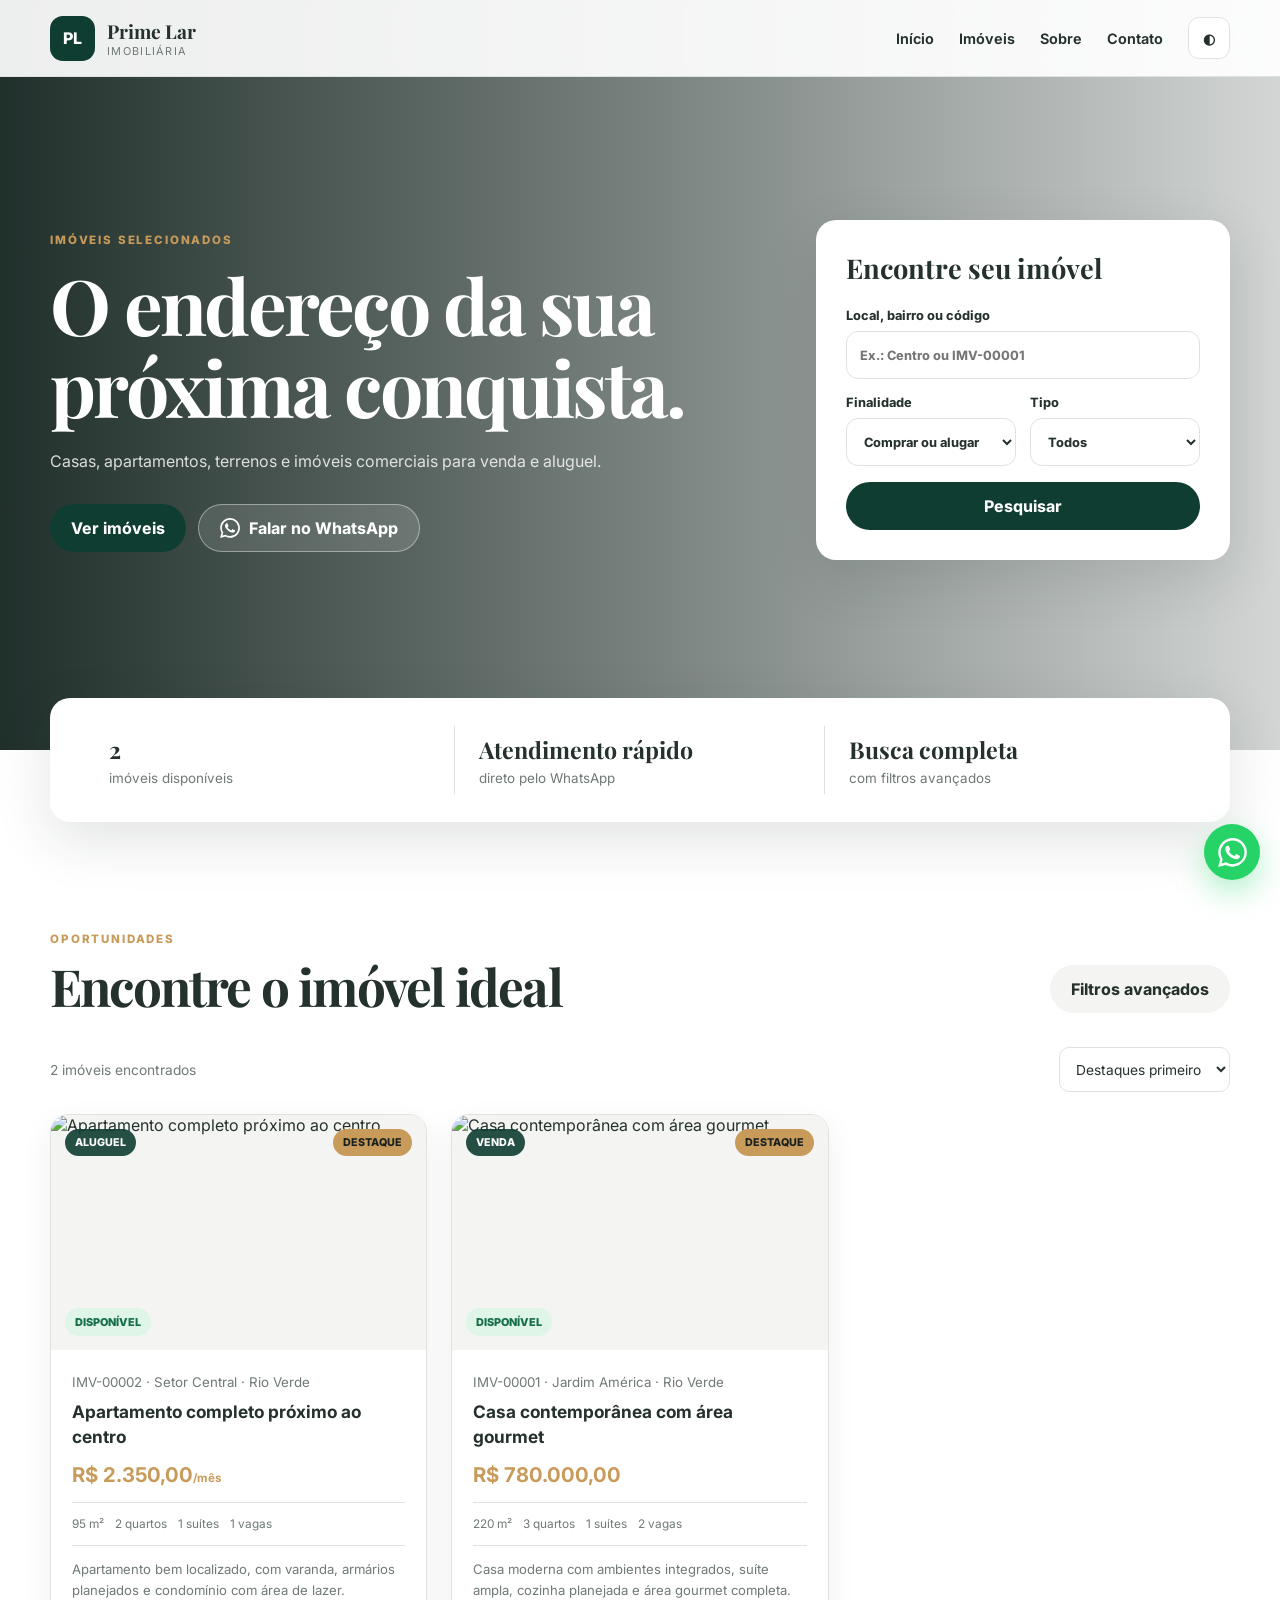
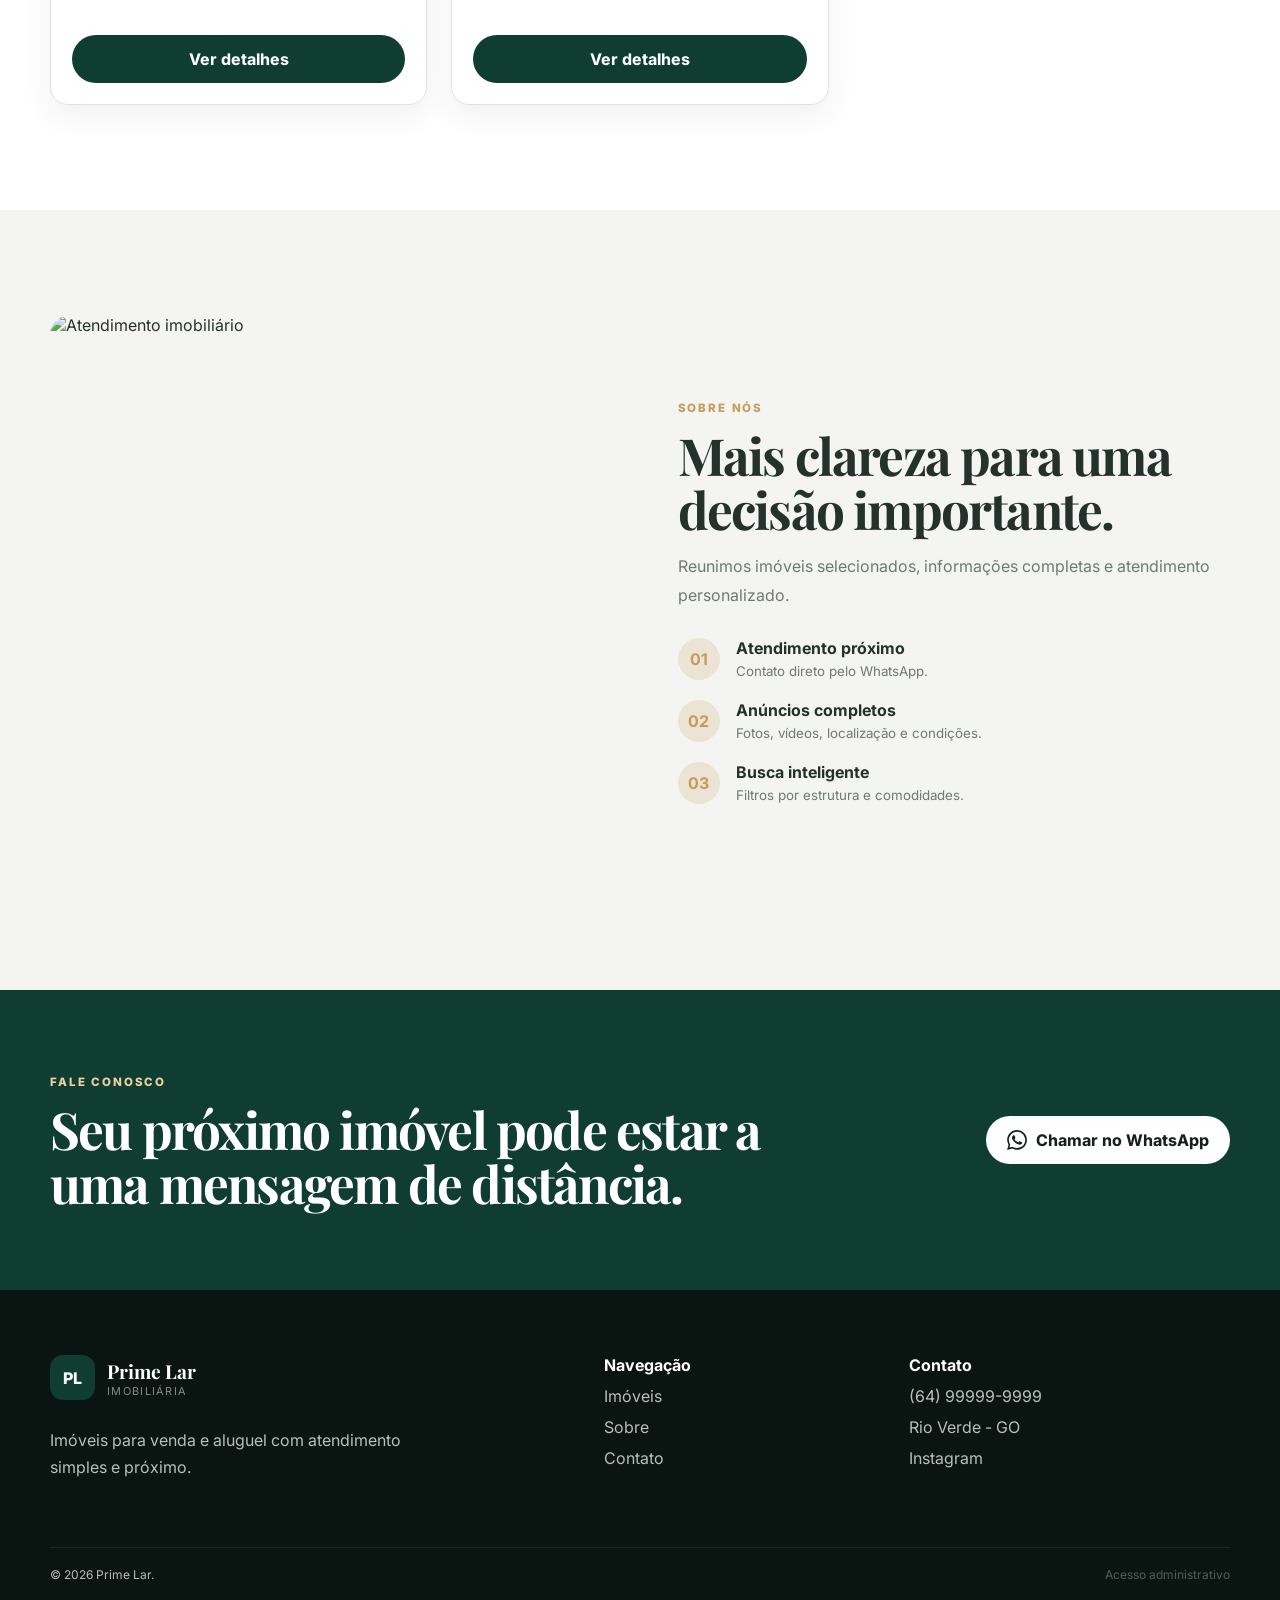
==== index.html @ 2217ab52 "Add files via upload" ====
<!doctype html>
<html lang="pt-BR">
<head>
  <meta charset="UTF-8">
  <meta name="viewport" content="width=device-width, initial-scale=1">
  <meta name="description" content="Imóveis para comprar e alugar com atendimento pelo WhatsApp.">
  <meta name="theme-color" content="#0f3d32">
  <title>Prime Lar Imobiliária</title>
  <link rel="preconnect" href="https://fonts.googleapis.com">
  <link rel="preconnect" href="https://fonts.gstatic.com" crossorigin>
  <link href="https://fonts.googleapis.com/css2?family=Inter:wght@400;500;600;700;800&family=Playfair+Display:wght@700;800&display=swap" rel="stylesheet">
  <link rel="stylesheet" href="styles.css">
</head>
<body>
  <header class="header">
    <div class="container header-inner">
      <a class="brand" href="#inicio">
        <span class="brand-mark" data-brand-initials>PL</span>
        <span><strong data-brand-name>Prime Lar</strong><small>Imobiliária</small></span>
      </a>
      <button id="menuBtn" class="icon mobile" aria-label="Abrir menu">☰</button>
      <nav id="nav">
        <a href="#inicio">Início</a>
        <a href="#imoveis">Imóveis</a>
        <a href="#sobre">Sobre</a>
        <a href="#contato">Contato</a>
        <button id="themeBtn" class="icon" aria-label="Alternar tema">◐</button>
      </nav>
    </div>
  </header>

  <main>
    <section id="inicio" class="hero">
      <div class="overlay"></div>
      <div class="container hero-grid">
        <div>
          <span class="eyebrow">Imóveis selecionados</span>
          <h1>O endereço da sua próxima conquista.</h1>
          <p>Casas, apartamentos, terrenos e imóveis comerciais para venda e aluguel.</p>
          <div class="actions">
            <a class="btn primary" href="#imoveis">Ver imóveis</a>
            <a class="btn glass js-whatsapp" href="#" target="_blank" rel="noopener">
              <svg class="wa-icon" viewBox="0 0 24 24" aria-hidden="true"><path d="M20.52 3.48A11.82 11.82 0 0 0 12.07 0C5.54 0 .23 5.31.23 11.84c0 2.09.55 4.13 1.6 5.92L.13 24l6.39-1.68a11.8 11.8 0 0 0 5.54 1.41h.01c6.52 0 11.83-5.31 11.83-11.84 0-3.16-1.2-6.14-3.38-8.41Zm-8.45 18.25h-.01a9.8 9.8 0 0 1-5-1.37l-.36-.21-3.79.99 1.01-3.69-.23-.38a9.82 9.82 0 1 1 8.38 4.66Zm5.39-7.36c-.3-.15-1.75-.86-2.02-.96-.27-.1-.47-.15-.67.15-.2.3-.77.96-.94 1.16-.17.2-.35.22-.64.07-.3-.15-1.25-.46-2.38-1.47a8.93 8.93 0 0 1-1.65-2.05c-.17-.3-.02-.46.13-.61.13-.13.3-.35.44-.52.15-.17.2-.3.3-.49.1-.2.05-.37-.02-.52-.08-.15-.67-1.61-.91-2.2-.24-.58-.49-.5-.67-.51h-.57c-.2 0-.52.07-.79.37-.27.3-1.04 1.01-1.04 2.47 0 1.46 1.06 2.87 1.21 3.07.15.2 2.09 3.19 5.06 4.47.71.31 1.26.49 1.69.63.71.23 1.36.2 1.87.12.57-.09 1.75-.72 2-1.41.25-.69.25-1.29.17-1.41-.07-.12-.27-.2-.57-.35Z"/></svg>
              Falar no WhatsApp
            </a>
          </div>
        </div>

        <form id="quickSearch" class="search-card">
          <h2>Encontre seu imóvel</h2>
          <label>Local, bairro ou código<input id="qText" placeholder="Ex.: Centro ou IMV-00001"></label>
          <div class="cols">
            <label>Finalidade<select id="qPurpose"><option value="">Comprar ou alugar</option><option>Venda</option><option>Aluguel</option></select></label>
            <label>Tipo<select id="qType"><option value="">Todos</option><option>Casa</option><option>Apartamento</option><option>Terreno</option><option>Comercial</option><option>Rural</option></select></label>
          </div>
          <button class="btn primary full">Pesquisar</button>
        </form>
      </div>
    </section>

    <section class="metrics">
      <div class="container metrics-grid">
        <article><strong id="activeCount">0</strong><span>imóveis disponíveis</span></article>
        <article><strong>Atendimento rápido</strong><span>direto pelo WhatsApp</span></article>
        <article><strong>Busca completa</strong><span>com filtros avançados</span></article>
      </div>
    </section>

    <section id="imoveis" class="section">
      <div class="container">
        <div class="section-head">
          <div><span class="eyebrow">Oportunidades</span><h2>Encontre o imóvel ideal</h2></div>
          <button id="filterToggle" class="btn soft">Filtros avançados</button>
        </div>

        <form id="filters" class="filters hidden">
          <div class="filter-grid">
            <label>Busca<input id="fText"></label>
            <label>Finalidade<select id="fPurpose"><option value="">Todas</option><option>Venda</option><option>Aluguel</option></select></label>
            <label>Tipo<select id="fType"><option value="">Todos</option><option>Casa</option><option>Apartamento</option><option>Terreno</option><option>Comercial</option><option>Rural</option></select></label>
            <label>Disponibilidade<select id="fAvailability"><option value="">Todas</option><option value="Disponível">Disponível</option><option value="Alugado">Alugado</option><option value="Vendido">Vendido</option><option value="Reservado">Reservado</option></select></label>
            <label>Preço mínimo<input id="fMin" type="number" min="0"></label>
            <label>Preço máximo<input id="fMax" type="number" min="0"></label>
            <label>Quartos<select id="fBeds"><option value="">Qualquer</option><option value="1">1+</option><option value="2">2+</option><option value="3">3+</option><option value="4">4+</option></select></label>
            <label>Suítes<select id="fSuites"><option value="">Qualquer</option><option value="1">1+</option><option value="2">2+</option><option value="3">3+</option></select></label>
            <label>Vagas<select id="fParking"><option value="">Qualquer</option><option value="1">1+</option><option value="2">2+</option><option value="3">3+</option></select></label>
            <label>Área mínima<input id="fArea" type="number" min="0"></label>
          </div>
          <div class="checks">
            <label><input id="fPool" type="checkbox"> Piscina</label>
            <label><input id="fFinance" type="checkbox"> Aceita financiamento</label>
            <label><input id="fCondo" type="checkbox"> Condomínio</label>
          </div>
          <div class="actions"><button class="btn primary">Aplicar</button><button id="clearFilters" type="button" class="btn outline">Limpar</button></div>
        </form>

        <div class="toolbar">
          <span id="resultCount"></span>
          <select id="sort"><option value="featured">Destaques primeiro</option><option value="newest">Mais recentes</option><option value="priceAsc">Menor preço</option><option value="priceDesc">Maior preço</option></select>
        </div>
        <div id="propertyGrid" class="property-grid"></div>
        <div id="empty" class="empty hidden"><h3>Nenhum imóvel encontrado</h3><p>Altere os filtros ou fale com a imobiliária.</p></div>
      </div>
    </section>

    <section id="sobre" class="section alt">
      <div class="container about">
        <img src="https://images.unsplash.com/photo-1560518883-ce09059eeffa?auto=format&fit=crop&w=1400&q=85" alt="Atendimento imobiliário">
        <div>
          <span class="eyebrow">Sobre nós</span><h2>Mais clareza para uma decisão importante.</h2>
          <p>Reunimos imóveis selecionados, informações completas e atendimento personalizado.</p>
          <div class="features">
            <article><b>01</b><span><strong>Atendimento próximo</strong><small>Contato direto pelo WhatsApp.</small></span></article>
            <article><b>02</b><span><strong>Anúncios completos</strong><small>Fotos, vídeos, localização e condições.</small></span></article>
            <article><b>03</b><span><strong>Busca inteligente</strong><small>Filtros por estrutura e comodidades.</small></span></article>
          </div>
        </div>
      </div>
    </section>

    <section id="contato" class="cta">
      <div class="container cta-inner">
        <div><span class="eyebrow light">Fale conosco</span><h2>Seu próximo imóvel pode estar a uma mensagem de distância.</h2></div>
        <a class="btn light-btn js-whatsapp" href="#" target="_blank" rel="noopener">
          <svg class="wa-icon" viewBox="0 0 24 24" aria-hidden="true"><path d="M20.52 3.48A11.82 11.82 0 0 0 12.07 0C5.54 0 .23 5.31.23 11.84c0 2.09.55 4.13 1.6 5.92L.13 24l6.39-1.68a11.8 11.8 0 0 0 5.54 1.41h.01c6.52 0 11.83-5.31 11.83-11.84 0-3.16-1.2-6.14-3.38-8.41Zm-8.45 18.25h-.01a9.8 9.8 0 0 1-5-1.37l-.36-.21-3.79.99 1.01-3.69-.23-.38a9.82 9.82 0 1 1 8.38 4.66Zm5.39-7.36c-.3-.15-1.75-.86-2.02-.96-.27-.1-.47-.15-.67.15-.2.3-.77.96-.94 1.16-.17.2-.35.22-.64.07-.3-.15-1.25-.46-2.38-1.47a8.93 8.93 0 0 1-1.65-2.05c-.17-.3-.02-.46.13-.61.13-.13.3-.35.44-.52.15-.17.2-.3.3-.49.1-.2.05-.37-.02-.52-.08-.15-.67-1.61-.91-2.2-.24-.58-.49-.5-.67-.51h-.57c-.2 0-.52.07-.79.37-.27.3-1.04 1.01-1.04 2.47 0 1.46 1.06 2.87 1.21 3.07.15.2 2.09 3.19 5.06 4.47.71.31 1.26.49 1.69.63.71.23 1.36.2 1.87.12.57-.09 1.75-.72 2-1.41.25-.69.25-1.29.17-1.41-.07-.12-.27-.2-.57-.35Z"/></svg>
          Chamar no WhatsApp
        </a>
      </div>
    </section>
  </main>

  <footer>
    <div class="container footer-grid">
      <div>
        <a class="brand" href="#inicio"><span class="brand-mark" data-brand-initials>PL</span><span><strong data-brand-name>Prime Lar</strong><small>Imobiliária</small></span></a>
        <p data-description>Imóveis para venda e aluguel com atendimento simples e próximo.</p>
      </div>
      <div><strong>Navegação</strong><a href="#imoveis">Imóveis</a><a href="#sobre">Sobre</a><a href="#contato">Contato</a></div>
      <div><strong>Contato</strong><span data-phone></span><span data-address></span><a data-instagram target="_blank" rel="noopener">Instagram</a></div>
    </div>
    <div class="copy">
      <span>© <span id="year"></span> <span data-brand-name>Prime Lar</span>.</span>
      <a class="admin-footer-link" href="admin.html" aria-label="Acesso administrativo">Acesso administrativo</a>
    </div>
  </footer>

  <a class="float-wa js-whatsapp" href="#" target="_blank" rel="noopener" aria-label="Falar pelo WhatsApp">
    <svg viewBox="0 0 24 24" aria-hidden="true"><path d="M20.52 3.48A11.82 11.82 0 0 0 12.07 0C5.54 0 .23 5.31.23 11.84c0 2.09.55 4.13 1.6 5.92L.13 24l6.39-1.68a11.8 11.8 0 0 0 5.54 1.41h.01c6.52 0 11.83-5.31 11.83-11.84 0-3.16-1.2-6.14-3.38-8.41Zm-8.45 18.25h-.01a9.8 9.8 0 0 1-5-1.37l-.36-.21-3.79.99 1.01-3.69-.23-.38a9.82 9.82 0 1 1 8.38 4.66Zm5.39-7.36c-.3-.15-1.75-.86-2.02-.96-.27-.1-.47-.15-.67.15-.2.3-.77.96-.94 1.16-.17.2-.35.22-.64.07-.3-.15-1.25-.46-2.38-1.47a8.93 8.93 0 0 1-1.65-2.05c-.17-.3-.02-.46.13-.61.13-.13.3-.35.44-.52.15-.17.2-.3.3-.49.1-.2.05-.37-.02-.52-.08-.15-.67-1.61-.91-2.2-.24-.58-.49-.5-.67-.51h-.57c-.2 0-.52.07-.79.37-.27.3-1.04 1.01-1.04 2.47 0 1.46 1.06 2.87 1.21 3.07.15.2 2.09 3.19 5.06 4.47.71.31 1.26.49 1.69.63.71.23 1.36.2 1.87.12.57-.09 1.75-.72 2-1.41.25-.69.25-1.29.17-1.41-.07-.12-.27-.2-.57-.35Z"/></svg>
  </a>

  <dialog id="detailDialog"><button id="closeDialog" class="dialog-close" aria-label="Fechar">×</button><div id="detailContent"></div></dialog>
  <div id="toast" class="toast hidden"></div>

  <script src="https://cdn.jsdelivr.net/npm/@supabase/supabase-js@2"></script>
  <script src="supabase-config.js"></script>
  <script src="shared.js"></script>
  <script src="app.js"></script>
</body>
</html>
---- styles.css ----
:root{--primary:#0f3d32;--accent:#c89b5b;--bg:#fff;--surface:#fff;--surface2:#f4f5f2;--text:#25312d;--muted:#6f7975;--border:#dfe3df;--danger:#c44747;--shadow:0 18px 55px rgba(20,40,33,.13);--radius:20px}html[data-theme=dark]{--bg:#0f1714;--surface:#17211e;--surface2:#1d2925;--text:#ecf3f0;--muted:#9aa8a3;--border:#31413b;--shadow:0 18px 55px rgba(0,0,0,.35)}*{box-sizing:border-box}html{scroll-behavior:smooth}body{margin:0;background:var(--bg);color:var(--text);font-family:Inter,sans-serif}button,input,select,textarea{font:inherit}button,a{-webkit-tap-highlight-color:transparent}a{color:inherit;text-decoration:none}button{cursor:pointer}.hidden{display:none!important}.container{width:min(1180px,calc(100% - 40px));margin:auto}.header{position:fixed;z-index:50;top:0;width:100%;background:color-mix(in srgb,var(--surface) 92%,transparent);backdrop-filter:blur(14px);border-bottom:1px solid var(--border)}.header-inner{min-height:76px;display:flex;align-items:center;justify-content:space-between}.brand{display:inline-flex;align-items:center;gap:12px}.brand-mark{width:45px;height:45px;display:grid;place-items:center;border-radius:13px;background:var(--primary);color:#fff;font-weight:800}.brand strong,.brand small{display:block}.brand strong{font:700 1.2rem "Playfair Display",serif}.brand small{color:var(--muted);font-size:.68rem;text-transform:uppercase;letter-spacing:.12em}nav{display:flex;align-items:center;gap:25px;font-size:.9rem;font-weight:650}.icon{width:42px;height:42px;border:1px solid var(--border);border-radius:11px;background:var(--surface);color:var(--text)}.mobile{display:none}.btn{min-height:48px;padding:0 21px;display:inline-flex;align-items:center;justify-content:center;gap:9px;border:0;border-radius:999px;font-weight:750;transition:.2s}.btn:hover{transform:translateY(-2px)}.primary{background:var(--primary);color:#fff}.outline{background:transparent;border:1px solid var(--border);color:var(--text)}.soft{background:var(--surface2);color:var(--text)}.glass{background:rgba(255,255,255,.12);border:1px solid rgba(255,255,255,.4);color:#fff}.light-btn{background:#fff;color:#14211d}.full{width:100%}.wa-icon{width:20px;height:20px;fill:currentColor;flex:0 0 auto}.hero{position:relative;min-height:750px;padding:140px 0 110px;display:flex;align-items:center;color:#fff}.overlay{position:absolute;inset:0;background:linear-gradient(90deg,rgba(8,25,20,.9),rgba(8,25,20,.55),rgba(8,25,20,.18)),url("https://images.unsplash.com/photo-1600585154340-be6161a56a0c?auto=format&fit=crop&w=2000&q=90") center/cover}.hero-grid{position:relative;display:grid;grid-template-columns:1.25fr .75fr;gap:75px;align-items:center}.eyebrow{display:inline-block;color:var(--accent);font-size:.72rem;font-weight:800;letter-spacing:.16em;text-transform:uppercase}.hero h1,.section h2,.cta h2{font-family:"Playfair Display",serif;line-height:1.06;letter-spacing:-.035em}.hero h1{max-width:760px;margin:16px 0 20px;font-size:clamp(3.2rem,6vw,5.7rem)}.hero p{max-width:650px;line-height:1.8;color:rgba(255,255,255,.82)}.actions{display:flex;gap:12px;flex-wrap:wrap;margin-top:28px}.search-card{padding:30px;border-radius:var(--radius);background:var(--surface);color:var(--text);box-shadow:var(--shadow)}.search-card h2{margin:0 0 22px;font:700 1.7rem "Playfair Display",serif}label{display:block;margin-bottom:16px;font-size:.8rem;font-weight:750}label input,label select,label textarea,.admin-toolbar input,.admin-toolbar select{width:100%;margin-top:8px;border:1px solid var(--border);border-radius:12px;background:var(--surface);color:var(--text);outline:0}label input,label select,.admin-toolbar input,.admin-toolbar select{height:48px;padding:0 13px}label textarea{padding:13px;resize:vertical}label input:focus,label select:focus,label textarea:focus{border-color:var(--accent);box-shadow:0 0 0 3px color-mix(in srgb,var(--accent) 18%,transparent)}input[readonly]{background:var(--surface2);color:var(--muted)}.cols{display:grid;grid-template-columns:1fr 1fr;gap:14px}.metrics{position:relative;z-index:2;margin-top:-52px}.metrics-grid{display:grid;grid-template-columns:repeat(3,1fr);padding:28px 35px;border-radius:var(--radius);background:var(--surface);box-shadow:var(--shadow)}.metrics-grid article{padding:8px 24px;border-right:1px solid var(--border)}.metrics-grid article:last-child{border:0}.metrics-grid strong,.metrics-grid span{display:block}.metrics-grid strong{font:700 1.45rem "Playfair Display",serif}.metrics-grid span{margin-top:5px;color:var(--muted);font-size:.84rem}.section{padding:105px 0}.alt{background:var(--surface2)}.section-head{display:flex;justify-content:space-between;align-items:end;gap:20px;margin-bottom:34px}.section h2,.cta h2{margin:12px 0 0;font-size:clamp(2.35rem,4vw,3.7rem)}.filters{margin-bottom:26px;padding:24px;border:1px solid var(--border);border-radius:16px;background:var(--surface)}.filter-grid{display:grid;grid-template-columns:repeat(3,1fr);gap:0 14px}.checks{display:flex;flex-wrap:wrap;gap:18px;margin:5px 0 20px;font-size:.86rem;font-weight:650}.checks label{display:flex;align-items:center;gap:7px;margin:0}.checks input{width:auto;height:auto;margin:0}.toolbar{display:flex;align-items:center;justify-content:space-between;margin-bottom:22px;color:var(--muted);font-size:.86rem}.toolbar select{height:45px;padding:0 12px;border:1px solid var(--border);border-radius:10px;background:var(--surface);color:var(--text)}.property-grid{display:grid;grid-template-columns:repeat(3,1fr);gap:24px}.property-card{overflow:hidden;border:1px solid var(--border);border-radius:18px;background:var(--surface);box-shadow:0 10px 30px rgba(25,40,34,.07);transition:.25s}.property-card:hover{transform:translateY(-5px);box-shadow:var(--shadow)}.property-image{position:relative;height:235px;overflow:hidden;background:var(--surface2)}.property-image>img{width:100%;height:100%;object-fit:cover}.badges{position:absolute;top:14px;left:14px;right:14px;display:flex;justify-content:space-between}.badges span{padding:7px 10px;border-radius:999px;background:rgba(15,61,50,.9);color:#fff;font-size:.67rem;font-weight:800;text-transform:uppercase}.badges .featured{background:var(--accent);color:#18211e}.availability-badge{position:absolute;left:14px;bottom:14px;padding:7px 10px;border-radius:999px;font-size:.68rem;font-weight:850;text-transform:uppercase}.availability-badge.static{position:static;display:inline-flex}.availability-badge.available{background:#dff5e8;color:#167047}.availability-badge.reserved{background:#fff0ca;color:#8b5a09}.availability-badge.unavailable{background:#f7dede;color:#9b3535}.property-body{padding:21px}.property-body>small{color:var(--muted)}.property-body h3{min-height:50px;margin:8px 0 13px;font-size:1.08rem;line-height:1.45}.price{display:block;margin-bottom:15px;color:var(--accent);font-size:1.27rem}.price i{font-size:.72rem;font-style:normal}.facts{display:flex;flex-wrap:wrap;gap:11px;padding:14px 0;border-top:1px solid var(--border);border-bottom:1px solid var(--border);color:var(--muted);font-size:.74rem}.property-body>p{min-height:62px;color:var(--muted);font-size:.82rem;line-height:1.55;display:-webkit-box;-webkit-line-clamp:3;-webkit-box-orient:vertical;overflow:hidden}.empty{padding:60px;text-align:center;border-radius:18px;background:var(--surface2)}.about{display:grid;grid-template-columns:1fr 1fr;gap:75px;align-items:center}.about>img{width:100%;height:570px;object-fit:cover;border-radius:var(--radius)}.about>div>p{color:var(--muted);line-height:1.8}.features{display:grid;gap:20px;margin-top:28px}.features article{display:flex;gap:16px}.features article>b{flex:0 0 42px;height:42px;display:grid;place-items:center;border-radius:50%;background:color-mix(in srgb,var(--accent) 20%,transparent);color:var(--accent)}.features strong,.features small{display:block}.features small{margin-top:5px;color:var(--muted)}.cta{padding:80px 0;background:var(--primary);color:#fff}.cta-inner{display:flex;justify-content:space-between;align-items:center;gap:35px}.cta h2{max-width:780px}.light{color:#efd39f}footer{padding-top:65px;background:#0a1411;color:rgba(255,255,255,.72)}.footer-grid{display:grid;grid-template-columns:1.4fr .7fr .9fr;gap:55px;padding-bottom:50px}.footer-grid>div{display:grid;align-content:start;gap:11px}.footer-grid .brand strong{color:#fff}.footer-grid .brand small{color:rgba(255,255,255,.5)}.footer-grid p{max-width:380px;line-height:1.7}.footer-grid>div>strong{color:#fff}.copy{width:min(1180px,calc(100% - 40px));margin:auto;padding:19px 0;display:flex;justify-content:space-between;gap:20px;border-top:1px solid rgba(255,255,255,.08);font-size:.75rem}.admin-footer-link{opacity:.42;transition:.2s}.admin-footer-link:hover{opacity:1;color:#fff}.float-wa{position:fixed;z-index:45;right:20px;bottom:20px;width:56px;height:56px;display:grid;place-items:center;border-radius:50%;background:#25d366;color:#fff;box-shadow:0 12px 30px rgba(37,211,102,.35)}.float-wa svg{width:29px;height:29px;fill:currentColor}dialog{width:min(1120px,calc(100% - 28px));max-height:92vh;padding:0;border:0;border-radius:20px;background:var(--surface);color:var(--text);box-shadow:var(--shadow);overflow:auto}dialog::backdrop{background:rgba(5,12,10,.76);backdrop-filter:blur(5px)}.dialog-close{position:sticky;z-index:4;top:12px;float:right;margin:12px 12px -54px 0;width:40px;height:40px;border:0;border-radius:50%;background:var(--surface);color:var(--text);font-size:1.4rem}.detail-gallery>img{width:100%;height:500px;object-fit:cover}.detail-gallery>div{display:flex;gap:8px;padding:12px;overflow-x:auto}.detail-gallery button{flex:0 0 95px;height:70px;padding:0;border:2px solid transparent;border-radius:9px;overflow:hidden;background:none}.detail-gallery button img{width:100%;height:100%;object-fit:cover}.detail-grid{display:grid;grid-template-columns:1.25fr .75fr;gap:35px;padding:30px}.detail-title-row{display:flex;justify-content:space-between;align-items:center;gap:14px}.detail-grid h2{font:700 2.4rem "Playfair Display",serif}.detail-price{display:block;margin:18px 0;color:var(--accent);font-size:1.8rem}.detail-price small{font-size:.8rem}.detail-facts{display:flex;flex-wrap:wrap;gap:12px;padding:18px 0;border-block:1px solid var(--border)}.detail-facts span{padding:10px 13px;border-radius:10px;background:var(--surface2);font-size:.8rem}.long{line-height:1.8;color:var(--muted)}.unavailable-message{display:inline-flex;align-items:center;padding:12px 15px;border-radius:999px;background:var(--surface2);font-weight:700}.media{padding:17px;border:1px solid var(--border);border-radius:14px;background:var(--surface2);margin-bottom:17px}.media iframe{width:100%;height:220px;border:0;border-radius:10px}.media.link{display:block;text-align:center;font-weight:750}.similar{padding:0 30px 35px}.similar>div{display:grid;grid-template-columns:repeat(3,1fr);gap:12px}.similar button{padding:10px;display:grid;grid-template-columns:70px 1fr;gap:10px;text-align:left;border:1px solid var(--border);border-radius:12px;background:var(--surface);color:var(--text)}.similar img{grid-row:span 2;width:70px;height:60px;object-fit:cover;border-radius:8px}.toast{position:fixed;z-index:120;right:20px;bottom:85px;max-width:380px;padding:14px 17px;border-radius:11px;background:#17211e;color:#fff;box-shadow:var(--shadow);font-weight:700}

/* Painel */.admin-body{background:var(--surface2)}.login-screen{min-height:100vh;display:grid;place-items:center;padding:25px;background:linear-gradient(135deg,var(--primary),#09261f)}.login-card{width:min(470px,100%);padding:35px;border-radius:22px;background:var(--surface);box-shadow:var(--shadow)}.login-card>div:nth-child(2){margin:38px 0 24px}.login-card h1{margin:9px 0;font:700 2.35rem "Playfair Display",serif}.login-card p{color:var(--muted)}.demo{display:grid;gap:7px;margin-top:20px;padding:15px;border-radius:12px;background:var(--surface2);font-size:.78rem}.back-site{display:inline-block;margin-top:20px;color:var(--muted);font-size:.82rem}.error{color:var(--danger)!important;font-weight:700}.admin-app{position:fixed;inset:0;display:grid;grid-template-columns:270px 1fr}.admin-app aside#sidebar{padding:26px 20px;display:flex;flex-direction:column;justify-content:space-between;background:var(--primary);color:#fff}.brand-admin{margin-bottom:42px}.brand-admin .brand-mark{background:#fff;color:var(--primary)}.brand-admin small{color:rgba(255,255,255,.55)}.admin-nav{display:grid;gap:6px}.admin-nav button,.logout{width:100%;padding:14px;border:0;border-radius:11px;text-align:left;background:transparent;color:rgba(255,255,255,.74);font-weight:700}.admin-nav button.active,.admin-nav button:hover{background:rgba(255,255,255,.12);color:#fff}.logout{color:#ffc5c5}.admin-main{min-width:0;overflow-y:auto}.admin-top{min-height:95px;padding:18px 34px;display:flex;justify-content:space-between;align-items:center;border-bottom:1px solid var(--border);background:var(--surface)}.admin-top span{color:var(--muted);font-size:.75rem}.admin-top h1{margin:4px 0 0;font:700 1.7rem "Playfair Display",serif}.admin-view{padding:30px 34px 55px}.stats{display:grid;grid-template-columns:repeat(4,1fr);gap:17px}.stats article,.panel{border:1px solid var(--border);border-radius:16px;background:var(--surface)}.stats article{padding:22px}.stats span,.stats strong{display:block}.stats span{color:var(--muted);font-size:.8rem}.stats strong{margin-top:10px;font-size:2rem}.dashboard-grid{display:grid;grid-template-columns:1fr 1fr;gap:18px;margin-top:18px}.panel{padding:24px}.panel h2{margin-top:0}.panel-head{display:flex;justify-content:space-between;align-items:center;gap:20px;margin-bottom:22px}.panel-head h2{margin:0 0 5px}.panel-head p{margin:0;color:var(--muted);font-size:.82rem}.rank-item{display:flex;align-items:center;gap:12px;padding:12px 0;border-bottom:1px solid var(--border)}.rank-item>b{width:30px;height:30px;display:grid;place-items:center;border-radius:50%;background:var(--surface2)}.rank-item small{display:block;margin-top:3px;color:var(--muted)}.simple-chart{display:grid;gap:14px}.simple-chart span{display:flex;justify-content:space-between;font-size:.8rem}.simple-chart i{height:9px;display:block;overflow:hidden;border-radius:999px;background:var(--surface2)}.simple-chart em{height:100%;display:block;background:var(--accent)}.admin-toolbar{display:grid;grid-template-columns:1fr 240px;gap:10px;margin-bottom:17px}.admin-item{display:grid;grid-template-columns:115px 1fr auto;gap:17px;align-items:center;padding:14px;margin-bottom:12px;border:1px solid var(--border);border-radius:14px;background:var(--surface)}.admin-item>img{width:115px;height:86px;object-fit:cover;border-radius:10px}.admin-item h3{margin:0 0 5px;font-size:.98rem}.admin-item p{margin:0 0 6px;color:var(--muted);font-size:.76rem}.pill{display:inline-flex;margin-left:10px;padding:5px 8px;border-radius:999px;font-size:.65rem;font-weight:800}.pill.on{background:#dff5e8;color:#167047}.pill.off{background:#f7dede;color:#9b3535}.quick-status{display:inline-flex;align-items:center;gap:7px;margin:8px 0 0;color:var(--muted);font-size:.7rem}.quick-status select{width:auto;height:34px;margin:0;padding:0 8px}.item-actions{display:flex;flex-wrap:wrap;justify-content:flex-end;gap:7px}.item-actions button{padding:8px 10px;border:1px solid var(--border);border-radius:8px;background:var(--surface);color:var(--text);font-size:.72rem;font-weight:700}.item-actions .danger{color:var(--danger)}.property-form{max-width:980px}.property-form>h3{padding-top:22px;margin-top:22px;border-top:1px solid var(--border);font-size:.95rem}.form-grid{display:grid;grid-template-columns:repeat(2,1fr);gap:0 16px}.span2{grid-column:span 2}.drop-zone{padding:40px;border:2px dashed var(--border);border-radius:15px;display:grid;place-items:center;text-align:center;background:var(--surface2);transition:.2s}.drop-zone.drag,.drop-zone.uploading{border-color:var(--accent);background:color-mix(in srgb,var(--accent) 10%,var(--surface))}.drop-zone.uploading:after{content:"Enviando imagens...";margin-top:8px;color:var(--accent);font-weight:750}.drop-zone span{margin-top:5px;color:var(--muted);font-size:.8rem}.preview{display:grid;grid-template-columns:repeat(5,1fr);gap:10px;margin:15px 0}.preview>div{position:relative}.preview img{width:100%;height:100px;object-fit:cover;border-radius:10px}.preview button{position:absolute;top:5px;right:5px;width:27px;height:27px;border:0;border-radius:50%;background:rgba(0,0,0,.7);color:#fff}.preview span{position:absolute;left:5px;bottom:5px;padding:4px 7px;border-radius:999px;background:var(--accent);color:#17211e;font-size:.62rem;font-weight:800}.user-create-form{display:grid;grid-template-columns:1.1fr 1.4fr 1fr .8fr auto;gap:10px;align-items:end}.user-create-form label{margin:0}.user-create-form .btn{margin-bottom:0}.user-row{display:flex;justify-content:space-between;align-items:center;padding:13px 0;border-bottom:1px solid var(--border)}.user-row small{display:block;margin-top:3px;color:var(--muted)}.user-row em{padding:6px 9px;border-radius:999px;background:var(--surface2);font-size:.72rem}.helper{min-height:22px;color:var(--muted);font-size:.8rem}.btn:disabled{opacity:.6;cursor:not-allowed}

@media(max-width:980px){.mobile{display:block}nav{position:absolute;top:76px;left:20px;right:20px;display:none;flex-direction:column;align-items:stretch;padding:18px;border:1px solid var(--border);border-radius:15px;background:var(--surface);box-shadow:var(--shadow)}nav.open{display:flex}.hero-grid{grid-template-columns:1fr;gap:42px}.search-card{max-width:720px}.property-grid{grid-template-columns:repeat(2,1fr)}.about{gap:45px}.admin-app{grid-template-columns:230px 1fr}.stats{grid-template-columns:repeat(2,1fr)}.dashboard-grid{grid-template-columns:1fr}.admin-item{grid-template-columns:90px 1fr}.admin-item>img{width:90px;height:72px}.item-actions{grid-column:1/-1;justify-content:flex-start}.preview{grid-template-columns:repeat(3,1fr)}.user-create-form{grid-template-columns:1fr 1fr}}@media(max-width:720px){.container{width:min(100% - 28px,1180px)}.hero{min-height:auto;padding:120px 0 90px}.hero h1{font-size:clamp(2.7rem,13vw,4.2rem)}.cols,.filter-grid,.property-grid,.about,.footer-grid,.detail-grid,.similar>div,.form-grid,.user-create-form{grid-template-columns:1fr}.span2{grid-column:auto}.metrics{margin-top:-35px}.metrics-grid{grid-template-columns:1fr;padding:14px}.metrics-grid article{border-right:0;border-bottom:1px solid var(--border)}.metrics-grid article:last-child{border-bottom:0}.section{padding:75px 0}.section-head,.cta-inner,.panel-head{align-items:flex-start;flex-direction:column}.toolbar{align-items:flex-start;gap:10px;flex-direction:column}.toolbar select{width:100%}.about>img{height:410px}.cta-inner .btn{width:100%}.copy{width:min(100% - 28px,1180px);flex-direction:column}.detail-gallery>img{height:310px}.detail-grid{padding:20px}.detail-grid h2{font-size:2rem}.detail-title-row{align-items:flex-start;flex-direction:column}.admin-app{display:block;overflow-y:auto}.admin-app aside#sidebar{position:fixed;z-index:80;left:-280px;top:0;bottom:0;width:270px;transition:.25s}.admin-app aside#sidebar.open{left:0}.admin-main{overflow:visible}.admin-top{padding:15px 16px}.admin-view{padding:20px 14px 45px}.stats{grid-template-columns:1fr 1fr}.admin-toolbar{grid-template-columns:1fr}.admin-item{grid-template-columns:1fr}.admin-item>img{width:100%;height:190px}.preview{grid-template-columns:repeat(2,1fr)}dialog{width:calc(100% - 14px)}}
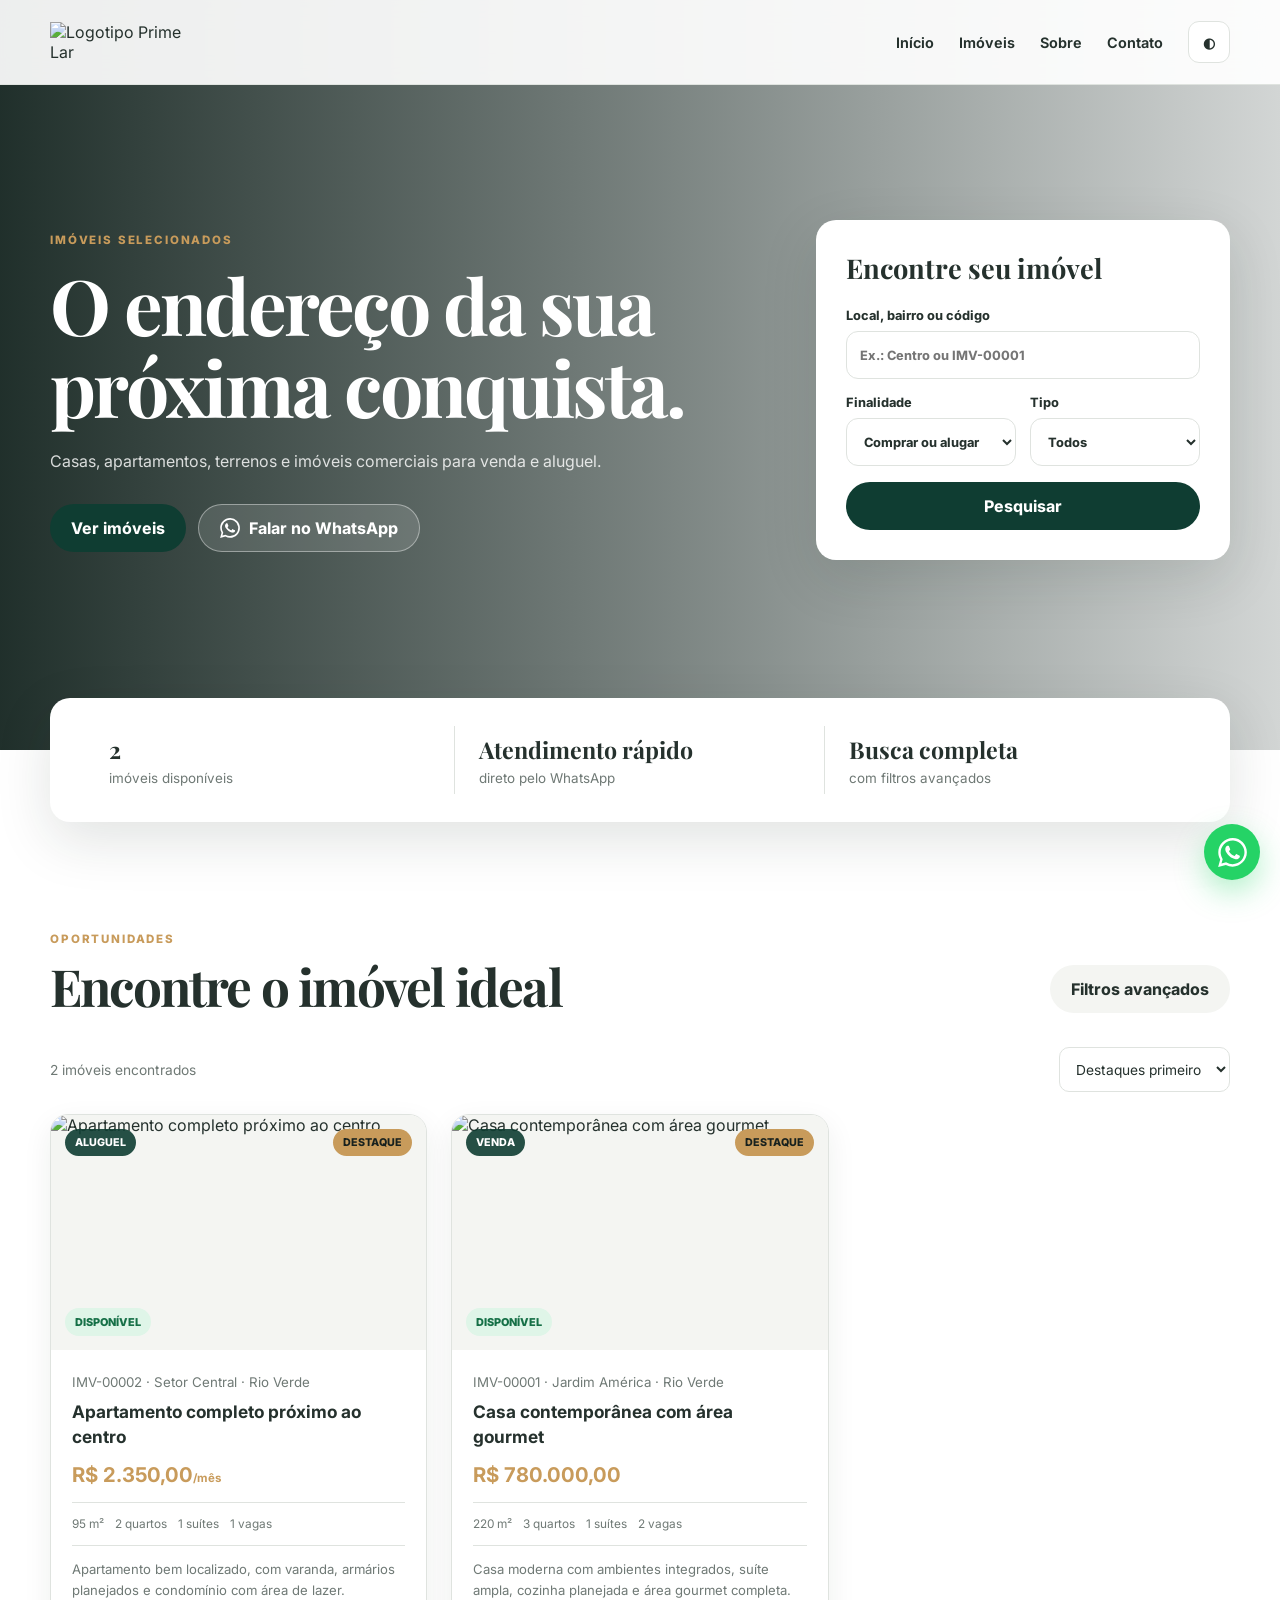
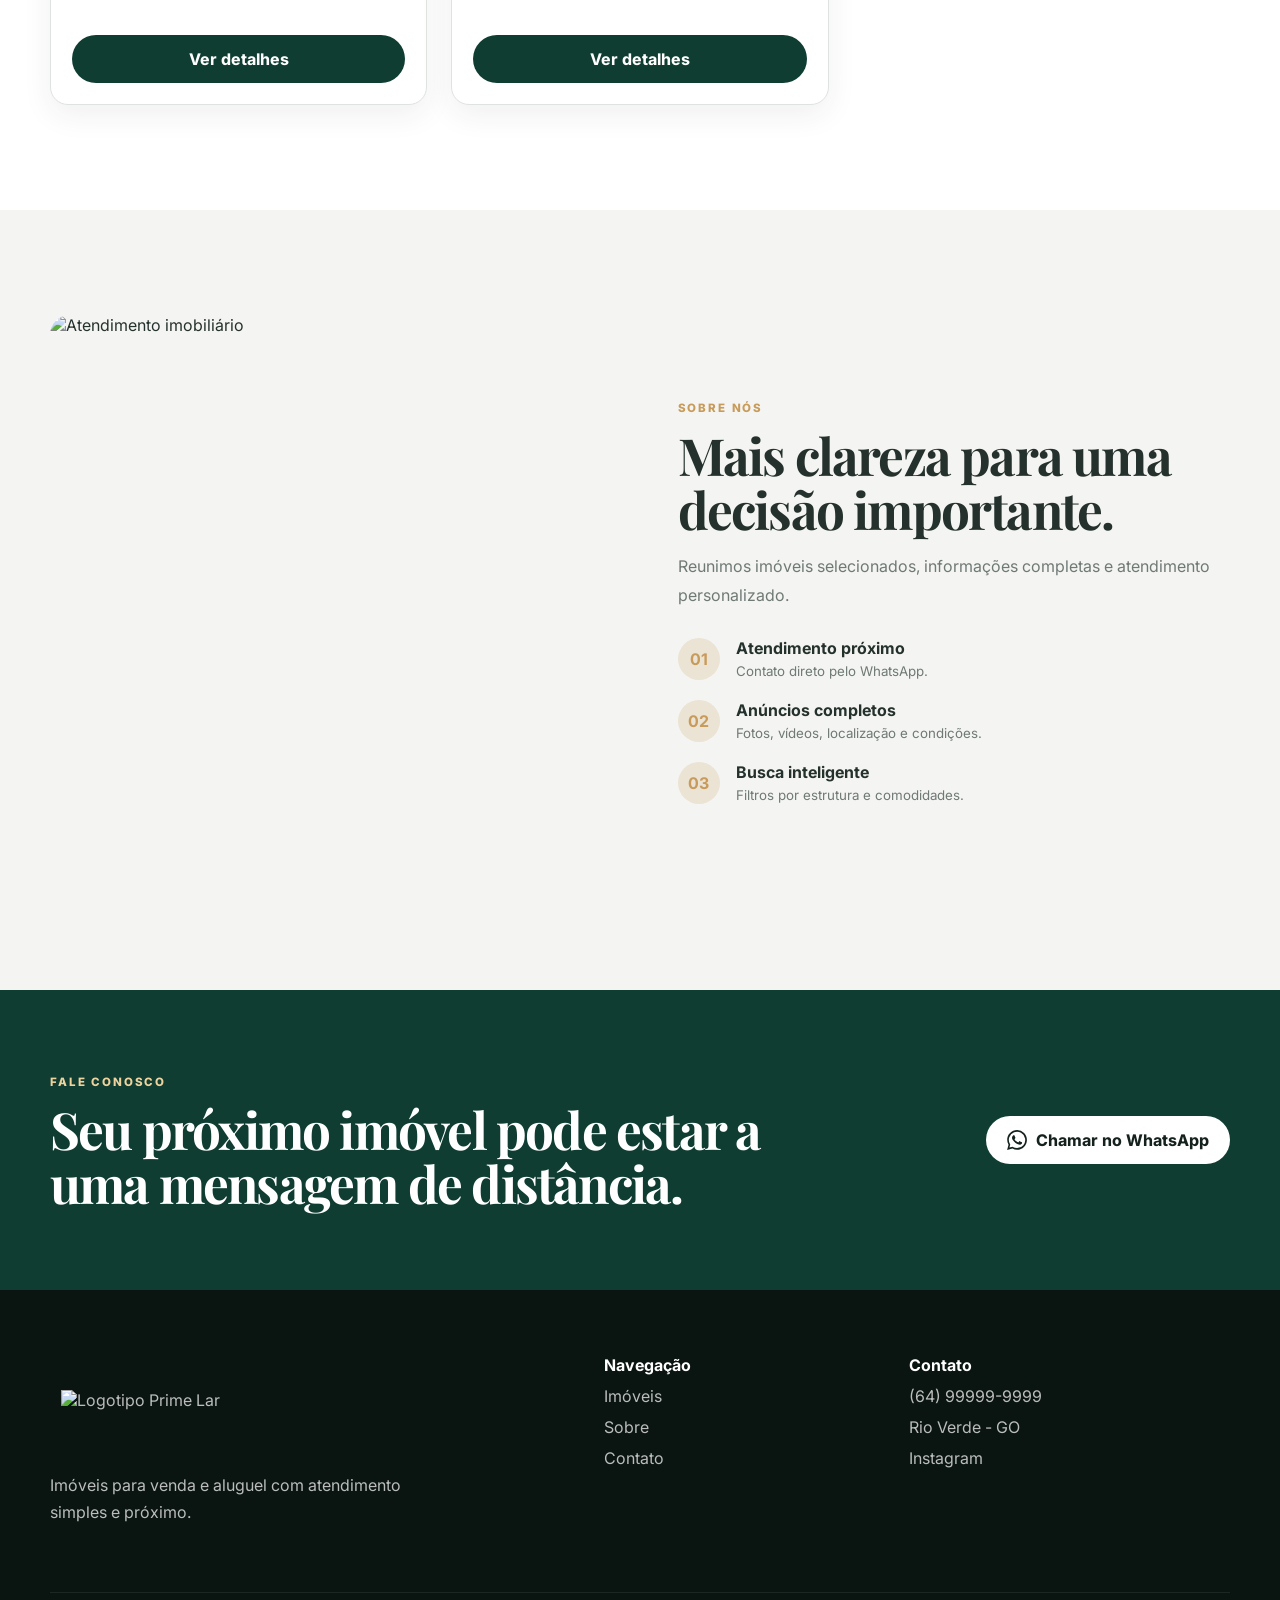
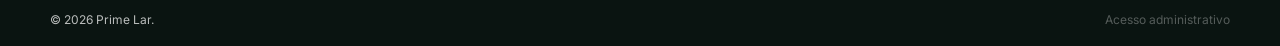
==== commit 73ee1259: "Add files via upload" ====
--- a/index.html
+++ b/index.html
@@ -15,7 +15,7 @@
   <header class="header">
     <div class="container header-inner">
       <a class="brand" href="#inicio">
-        <span class="brand-mark" data-brand-initials>PL</span>
+        <span class="brand-logo-shell"><img class="brand-logo" data-brand-logo src="assets/logo-prime-lar.png" alt="Logotipo Prime Lar"></span>
         <span><strong data-brand-name>Prime Lar</strong><small>Imobiliária</small></span>
       </a>
       <button id="menuBtn" class="icon mobile" aria-label="Abrir menu">☰</button>
@@ -132,7 +132,7 @@
   <footer>
     <div class="container footer-grid">
       <div>
-        <a class="brand" href="#inicio"><span class="brand-mark" data-brand-initials>PL</span><span><strong data-brand-name>Prime Lar</strong><small>Imobiliária</small></span></a>
+        <a class="brand" href="#inicio"><span class="brand-logo-shell"><img class="brand-logo" data-brand-logo src="assets/logo-prime-lar.png" alt="Logotipo Prime Lar"></span><span><strong data-brand-name>Prime Lar</strong><small>Imobiliária</small></span></a>
         <p data-description>Imóveis para venda e aluguel com atendimento simples e próximo.</p>
       </div>
       <div><strong>Navegação</strong><a href="#imoveis">Imóveis</a><a href="#sobre">Sobre</a><a href="#contato">Contato</a></div>
--- a/styles.css
+++ b/styles.css
@@ -2,4 +2,24 @@
 
 /* Painel */.admin-body{background:var(--surface2)}.login-screen{min-height:100vh;display:grid;place-items:center;padding:25px;background:linear-gradient(135deg,var(--primary),#09261f)}.login-card{width:min(470px,100%);padding:35px;border-radius:22px;background:var(--surface);box-shadow:var(--shadow)}.login-card>div:nth-child(2){margin:38px 0 24px}.login-card h1{margin:9px 0;font:700 2.35rem "Playfair Display",serif}.login-card p{color:var(--muted)}.demo{display:grid;gap:7px;margin-top:20px;padding:15px;border-radius:12px;background:var(--surface2);font-size:.78rem}.back-site{display:inline-block;margin-top:20px;color:var(--muted);font-size:.82rem}.error{color:var(--danger)!important;font-weight:700}.admin-app{position:fixed;inset:0;display:grid;grid-template-columns:270px 1fr}.admin-app aside#sidebar{padding:26px 20px;display:flex;flex-direction:column;justify-content:space-between;background:var(--primary);color:#fff}.brand-admin{margin-bottom:42px}.brand-admin .brand-mark{background:#fff;color:var(--primary)}.brand-admin small{color:rgba(255,255,255,.55)}.admin-nav{display:grid;gap:6px}.admin-nav button,.logout{width:100%;padding:14px;border:0;border-radius:11px;text-align:left;background:transparent;color:rgba(255,255,255,.74);font-weight:700}.admin-nav button.active,.admin-nav button:hover{background:rgba(255,255,255,.12);color:#fff}.logout{color:#ffc5c5}.admin-main{min-width:0;overflow-y:auto}.admin-top{min-height:95px;padding:18px 34px;display:flex;justify-content:space-between;align-items:center;border-bottom:1px solid var(--border);background:var(--surface)}.admin-top span{color:var(--muted);font-size:.75rem}.admin-top h1{margin:4px 0 0;font:700 1.7rem "Playfair Display",serif}.admin-view{padding:30px 34px 55px}.stats{display:grid;grid-template-columns:repeat(4,1fr);gap:17px}.stats article,.panel{border:1px solid var(--border);border-radius:16px;background:var(--surface)}.stats article{padding:22px}.stats span,.stats strong{display:block}.stats span{color:var(--muted);font-size:.8rem}.stats strong{margin-top:10px;font-size:2rem}.dashboard-grid{display:grid;grid-template-columns:1fr 1fr;gap:18px;margin-top:18px}.panel{padding:24px}.panel h2{margin-top:0}.panel-head{display:flex;justify-content:space-between;align-items:center;gap:20px;margin-bottom:22px}.panel-head h2{margin:0 0 5px}.panel-head p{margin:0;color:var(--muted);font-size:.82rem}.rank-item{display:flex;align-items:center;gap:12px;padding:12px 0;border-bottom:1px solid var(--border)}.rank-item>b{width:30px;height:30px;display:grid;place-items:center;border-radius:50%;background:var(--surface2)}.rank-item small{display:block;margin-top:3px;color:var(--muted)}.simple-chart{display:grid;gap:14px}.simple-chart span{display:flex;justify-content:space-between;font-size:.8rem}.simple-chart i{height:9px;display:block;overflow:hidden;border-radius:999px;background:var(--surface2)}.simple-chart em{height:100%;display:block;background:var(--accent)}.admin-toolbar{display:grid;grid-template-columns:1fr 240px;gap:10px;margin-bottom:17px}.admin-item{display:grid;grid-template-columns:115px 1fr auto;gap:17px;align-items:center;padding:14px;margin-bottom:12px;border:1px solid var(--border);border-radius:14px;background:var(--surface)}.admin-item>img{width:115px;height:86px;object-fit:cover;border-radius:10px}.admin-item h3{margin:0 0 5px;font-size:.98rem}.admin-item p{margin:0 0 6px;color:var(--muted);font-size:.76rem}.pill{display:inline-flex;margin-left:10px;padding:5px 8px;border-radius:999px;font-size:.65rem;font-weight:800}.pill.on{background:#dff5e8;color:#167047}.pill.off{background:#f7dede;color:#9b3535}.quick-status{display:inline-flex;align-items:center;gap:7px;margin:8px 0 0;color:var(--muted);font-size:.7rem}.quick-status select{width:auto;height:34px;margin:0;padding:0 8px}.item-actions{display:flex;flex-wrap:wrap;justify-content:flex-end;gap:7px}.item-actions button{padding:8px 10px;border:1px solid var(--border);border-radius:8px;background:var(--surface);color:var(--text);font-size:.72rem;font-weight:700}.item-actions .danger{color:var(--danger)}.property-form{max-width:980px}.property-form>h3{padding-top:22px;margin-top:22px;border-top:1px solid var(--border);font-size:.95rem}.form-grid{display:grid;grid-template-columns:repeat(2,1fr);gap:0 16px}.span2{grid-column:span 2}.drop-zone{padding:40px;border:2px dashed var(--border);border-radius:15px;display:grid;place-items:center;text-align:center;background:var(--surface2);transition:.2s}.drop-zone.drag,.drop-zone.uploading{border-color:var(--accent);background:color-mix(in srgb,var(--accent) 10%,var(--surface))}.drop-zone.uploading:after{content:"Enviando imagens...";margin-top:8px;color:var(--accent);font-weight:750}.drop-zone span{margin-top:5px;color:var(--muted);font-size:.8rem}.preview{display:grid;grid-template-columns:repeat(5,1fr);gap:10px;margin:15px 0}.preview>div{position:relative}.preview img{width:100%;height:100px;object-fit:cover;border-radius:10px}.preview button{position:absolute;top:5px;right:5px;width:27px;height:27px;border:0;border-radius:50%;background:rgba(0,0,0,.7);color:#fff}.preview span{position:absolute;left:5px;bottom:5px;padding:4px 7px;border-radius:999px;background:var(--accent);color:#17211e;font-size:.62rem;font-weight:800}.user-create-form{display:grid;grid-template-columns:1.1fr 1.4fr 1fr .8fr auto;gap:10px;align-items:end}.user-create-form label{margin:0}.user-create-form .btn{margin-bottom:0}.user-row{display:flex;justify-content:space-between;align-items:center;padding:13px 0;border-bottom:1px solid var(--border)}.user-row small{display:block;margin-top:3px;color:var(--muted)}.user-row em{padding:6px 9px;border-radius:999px;background:var(--surface2);font-size:.72rem}.helper{min-height:22px;color:var(--muted);font-size:.8rem}.btn:disabled{opacity:.6;cursor:not-allowed}
 
-@media(max-width:980px){.mobile{display:block}nav{position:absolute;top:76px;left:20px;right:20px;display:none;flex-direction:column;align-items:stretch;padding:18px;border:1px solid var(--border);border-radius:15px;background:var(--surface);box-shadow:var(--shadow)}nav.open{display:flex}.hero-grid{grid-template-columns:1fr;gap:42px}.search-card{max-width:720px}.property-grid{grid-template-columns:repeat(2,1fr)}.about{gap:45px}.admin-app{grid-template-columns:230px 1fr}.stats{grid-template-columns:repeat(2,1fr)}.dashboard-grid{grid-template-columns:1fr}.admin-item{grid-template-columns:90px 1fr}.admin-item>img{width:90px;height:72px}.item-actions{grid-column:1/-1;justify-content:flex-start}.preview{grid-template-columns:repeat(3,1fr)}.user-create-form{grid-template-columns:1fr 1fr}}@media(max-width:720px){.container{width:min(100% - 28px,1180px)}.hero{min-height:auto;padding:120px 0 90px}.hero h1{font-size:clamp(2.7rem,13vw,4.2rem)}.cols,.filter-grid,.property-grid,.about,.footer-grid,.detail-grid,.similar>div,.form-grid,.user-create-form{grid-template-columns:1fr}.span2{grid-column:auto}.metrics{margin-top:-35px}.metrics-grid{grid-template-columns:1fr;padding:14px}.metrics-grid article{border-right:0;border-bottom:1px solid var(--border)}.metrics-grid article:last-child{border-bottom:0}.section{padding:75px 0}.section-head,.cta-inner,.panel-head{align-items:flex-start;flex-direction:column}.toolbar{align-items:flex-start;gap:10px;flex-direction:column}.toolbar select{width:100%}.about>img{height:410px}.cta-inner .btn{width:100%}.copy{width:min(100% - 28px,1180px);flex-direction:column}.detail-gallery>img{height:310px}.detail-grid{padding:20px}.detail-grid h2{font-size:2rem}.detail-title-row{align-items:flex-start;flex-direction:column}.admin-app{display:block;overflow-y:auto}.admin-app aside#sidebar{position:fixed;z-index:80;left:-280px;top:0;bottom:0;width:270px;transition:.25s}.admin-app aside#sidebar.open{left:0}.admin-main{overflow:visible}.admin-top{padding:15px 16px}.admin-view{padding:20px 14px 45px}.stats{grid-template-columns:1fr 1fr}.admin-toolbar{grid-template-columns:1fr}.admin-item{grid-template-columns:1fr}.admin-item>img{width:100%;height:190px}.preview{grid-template-columns:repeat(2,1fr)}dialog{width:calc(100% - 14px)}}+@media(max-width:980px){.mobile{display:block}nav{position:absolute;top:76px;left:20px;right:20px;display:none;flex-direction:column;align-items:stretch;padding:18px;border:1px solid var(--border);border-radius:15px;background:var(--surface);box-shadow:var(--shadow)}nav.open{display:flex}.hero-grid{grid-template-columns:1fr;gap:42px}.search-card{max-width:720px}.property-grid{grid-template-columns:repeat(2,1fr)}.about{gap:45px}.admin-app{grid-template-columns:230px 1fr}.stats{grid-template-columns:repeat(2,1fr)}.dashboard-grid{grid-template-columns:1fr}.admin-item{grid-template-columns:90px 1fr}.admin-item>img{width:90px;height:72px}.item-actions{grid-column:1/-1;justify-content:flex-start}.preview{grid-template-columns:repeat(3,1fr)}.user-create-form{grid-template-columns:1fr 1fr}}@media(max-width:720px){.container{width:min(100% - 28px,1180px)}.hero{min-height:auto;padding:120px 0 90px}.hero h1{font-size:clamp(2.7rem,13vw,4.2rem)}.cols,.filter-grid,.property-grid,.about,.footer-grid,.detail-grid,.similar>div,.form-grid,.user-create-form{grid-template-columns:1fr}.span2{grid-column:auto}.metrics{margin-top:-35px}.metrics-grid{grid-template-columns:1fr;padding:14px}.metrics-grid article{border-right:0;border-bottom:1px solid var(--border)}.metrics-grid article:last-child{border-bottom:0}.section{padding:75px 0}.section-head,.cta-inner,.panel-head{align-items:flex-start;flex-direction:column}.toolbar{align-items:flex-start;gap:10px;flex-direction:column}.toolbar select{width:100%}.about>img{height:410px}.cta-inner .btn{width:100%}.copy{width:min(100% - 28px,1180px);flex-direction:column}.detail-gallery>img{height:310px}.detail-grid{padding:20px}.detail-grid h2{font-size:2rem}.detail-title-row{align-items:flex-start;flex-direction:column}.admin-app{display:block;overflow-y:auto}.admin-app aside#sidebar{position:fixed;z-index:80;left:-280px;top:0;bottom:0;width:270px;transition:.25s}.admin-app aside#sidebar.open{left:0}.admin-main{overflow:visible}.admin-top{padding:15px 16px}.admin-view{padding:20px 14px 45px}.stats{grid-template-columns:1fr 1fr}.admin-toolbar{grid-template-columns:1fr}.admin-item{grid-template-columns:1fr}.admin-item>img{width:100%;height:190px}.preview{grid-template-columns:repeat(2,1fr)}dialog{width:calc(100% - 14px)}}
+
+/* Logotipo e gestão de usuários */
+.brand-logo-shell{width:64px;height:52px;display:grid;place-items:center;flex:0 0 auto;overflow:hidden}
+.brand-logo{display:block;max-width:100%;max-height:100%;object-fit:contain}
+.brand-admin .brand-logo-shell{width:72px;height:58px;padding:4px;border-radius:12px;background:rgba(255,255,255,.96)}
+.logo-setting{margin-bottom:18px}.setting-label{display:block;margin-bottom:8px;font-size:.8rem;font-weight:750}
+.logo-upload-card{display:grid;grid-template-columns:180px 1fr;gap:18px;align-items:center;padding:18px;border:1px solid var(--border);border-radius:14px;background:var(--surface2)}
+.logo-preview-box{height:120px;padding:10px;display:grid;place-items:center;border-radius:12px;background:var(--surface);border:1px solid var(--border)}
+.logo-preview-box img{max-width:100%;max-height:100%;object-fit:contain}.logo-upload-card input{width:100%;margin-bottom:8px}.logo-upload-card small{display:block;color:var(--muted);line-height:1.5}
+.user-row{display:grid;grid-template-columns:minmax(220px,1fr) auto auto;gap:16px;align-items:center}.user-disabled{opacity:.72}.user-info small{font-weight:500}.user-meta{display:flex;align-items:center;gap:8px}.user-status{padding:6px 9px;border-radius:999px;font-size:.68rem}.user-status.enabled{background:#dff5e8;color:#167047}.user-status.disabled{background:#f7dede;color:#9b3535}.user-actions{display:flex;flex-wrap:wrap;justify-content:flex-end;gap:7px}.user-actions button{padding:8px 10px;border:1px solid var(--border);border-radius:8px;background:var(--surface);color:var(--text);font-size:.72rem;font-weight:700}.user-actions button.danger{color:var(--danger)}.user-actions button:disabled{opacity:.45;cursor:not-allowed}
+.user-dialog{width:min(520px,calc(100% - 28px));padding:0;border:0;border-radius:18px;background:var(--surface);color:var(--text);box-shadow:var(--shadow)}.user-dialog::backdrop{background:rgba(5,12,10,.72);backdrop-filter:blur(4px)}.user-dialog form{padding:25px}.dialog-heading{display:flex;align-items:flex-start;justify-content:space-between;gap:15px;margin-bottom:22px}.dialog-heading h2{margin:5px 0 0;font:700 1.7rem "Playfair Display",serif}.dialog-x{width:38px;height:38px;border:1px solid var(--border);border-radius:50%;background:var(--surface2);color:var(--text);font-size:1.35rem}.user-dialog label{display:block;margin-bottom:14px}.user-dialog label small{color:var(--muted);font-weight:500}
+@media(max-width:980px){.user-row{grid-template-columns:1fr auto}.user-actions{grid-column:1/-1;justify-content:flex-start}}
+@media(max-width:720px){.brand-logo-shell{width:55px;height:46px}.logo-upload-card{grid-template-columns:1fr}.user-row{grid-template-columns:1fr}.user-meta{justify-content:flex-start}.user-actions{grid-column:auto}.user-actions button{flex:1}}
+.brand-logo-shell{width:150px;height:62px}
+.brand-logo-shell + span{display:none}
+.header-inner{min-height:84px}
+.brand-admin .brand-logo-shell{width:165px;height:76px}
+.login-card .brand-logo-shell{width:180px;height:82px}
+.footer-grid .brand-logo-shell{width:180px;height:90px}
+@media(max-width:720px){.brand-logo-shell{width:125px;height:55px}.header-inner{min-height:76px}.brand-admin .brand-logo-shell{width:150px;height:68px}}
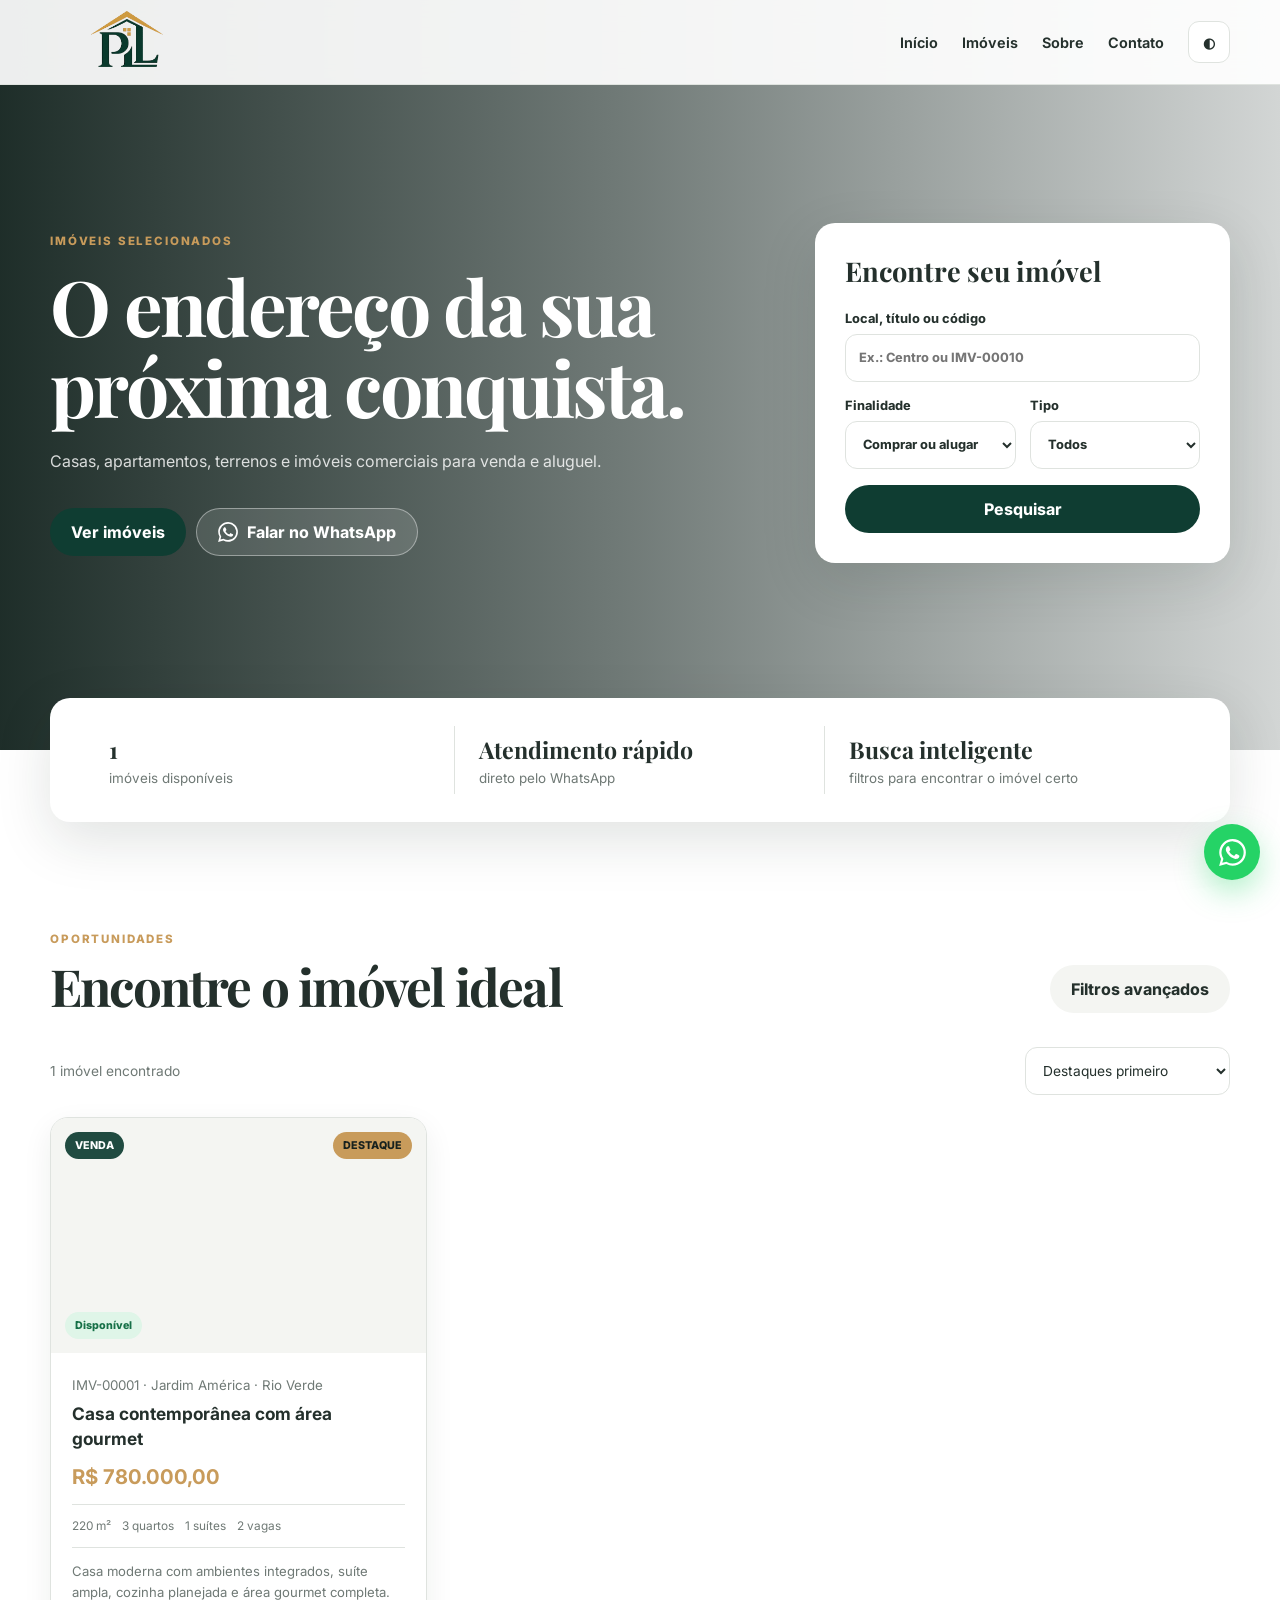
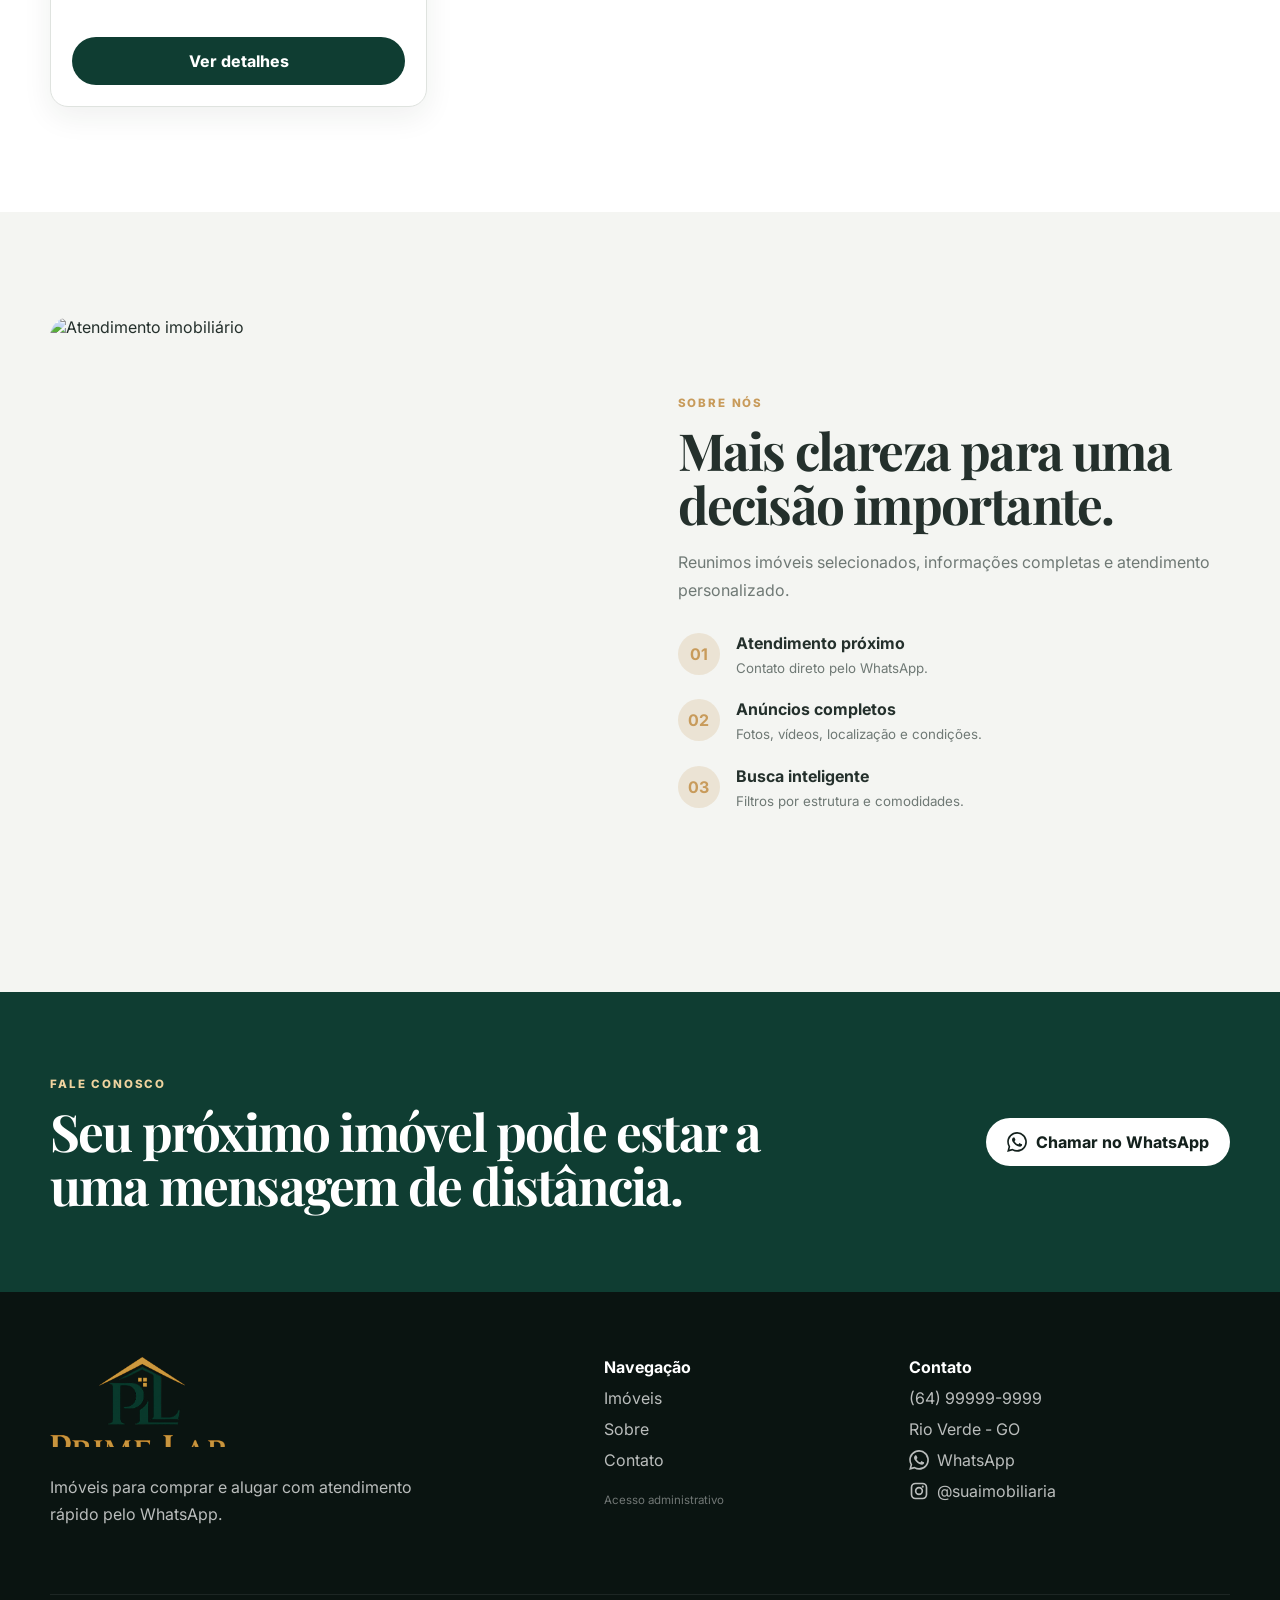
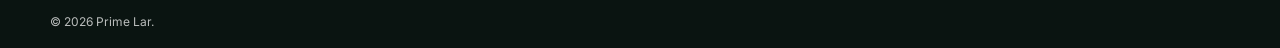
==== commit 1b33d0d3: "Add files via upload" ====
--- a/index.html
+++ b/index.html
@@ -3,28 +3,28 @@
 <head>
   <meta charset="UTF-8">
   <meta name="viewport" content="width=device-width, initial-scale=1">
-  <meta name="description" content="Imóveis para comprar e alugar com atendimento pelo WhatsApp.">
+  <meta name="description" content="Imóveis para comprar e alugar.">
   <meta name="theme-color" content="#0f3d32">
-  <title>Prime Lar Imobiliária</title>
+  <title>Imobiliária</title>
   <link rel="preconnect" href="https://fonts.googleapis.com">
   <link rel="preconnect" href="https://fonts.gstatic.com" crossorigin>
   <link href="https://fonts.googleapis.com/css2?family=Inter:wght@400;500;600;700;800&family=Playfair+Display:wght@700;800&display=swap" rel="stylesheet">
+  <link rel="stylesheet" href="https://unpkg.com/leaflet@1.9.4/dist/leaflet.css" crossorigin="">
   <link rel="stylesheet" href="styles.css">
 </head>
 <body>
   <header class="header">
     <div class="container header-inner">
-      <a class="brand" href="#inicio">
-        <span class="brand-logo-shell"><img class="brand-logo" data-brand-logo src="assets/logo-prime-lar.png" alt="Logotipo Prime Lar"></span>
-        <span><strong data-brand-name>Prime Lar</strong><small>Imobiliária</small></span>
+      <a class="brand" href="#inicio" aria-label="Início">
+        <span class="brand-logo-shell"><img class="brand-logo" data-brand-logo alt="Logotipo da imobiliária"></span>
       </a>
-      <button id="menuBtn" class="icon mobile" aria-label="Abrir menu">☰</button>
-      <nav id="nav">
+      <button id="menuBtn" class="icon mobile" type="button" aria-label="Abrir menu" aria-expanded="false">☰</button>
+      <nav id="siteNav" class="site-nav" aria-label="Navegação principal">
         <a href="#inicio">Início</a>
         <a href="#imoveis">Imóveis</a>
         <a href="#sobre">Sobre</a>
         <a href="#contato">Contato</a>
-        <button id="themeBtn" class="icon" aria-label="Alternar tema">◐</button>
+        <button id="themeBtn" class="icon js-theme-toggle" type="button" aria-label="Alternar tema">◐</button>
       </nav>
     </div>
   </header>
@@ -33,25 +33,22 @@
     <section id="inicio" class="hero">
       <div class="overlay"></div>
       <div class="container hero-grid">
-        <div>
+        <div class="hero-copy">
           <span class="eyebrow">Imóveis selecionados</span>
           <h1>O endereço da sua próxima conquista.</h1>
           <p>Casas, apartamentos, terrenos e imóveis comerciais para venda e aluguel.</p>
           <div class="actions">
             <a class="btn primary" href="#imoveis">Ver imóveis</a>
-            <a class="btn glass js-whatsapp" href="#" target="_blank" rel="noopener">
-              <svg class="wa-icon" viewBox="0 0 24 24" aria-hidden="true"><path d="M20.52 3.48A11.82 11.82 0 0 0 12.07 0C5.54 0 .23 5.31.23 11.84c0 2.09.55 4.13 1.6 5.92L.13 24l6.39-1.68a11.8 11.8 0 0 0 5.54 1.41h.01c6.52 0 11.83-5.31 11.83-11.84 0-3.16-1.2-6.14-3.38-8.41Zm-8.45 18.25h-.01a9.8 9.8 0 0 1-5-1.37l-.36-.21-3.79.99 1.01-3.69-.23-.38a9.82 9.82 0 1 1 8.38 4.66Zm5.39-7.36c-.3-.15-1.75-.86-2.02-.96-.27-.1-.47-.15-.67.15-.2.3-.77.96-.94 1.16-.17.2-.35.22-.64.07-.3-.15-1.25-.46-2.38-1.47a8.93 8.93 0 0 1-1.65-2.05c-.17-.3-.02-.46.13-.61.13-.13.3-.35.44-.52.15-.17.2-.3.3-.49.1-.2.05-.37-.02-.52-.08-.15-.67-1.61-.91-2.2-.24-.58-.49-.5-.67-.51h-.57c-.2 0-.52.07-.79.37-.27.3-1.04 1.01-1.04 2.47 0 1.46 1.06 2.87 1.21 3.07.15.2 2.09 3.19 5.06 4.47.71.31 1.26.49 1.69.63.71.23 1.36.2 1.87.12.57-.09 1.75-.72 2-1.41.25-.69.25-1.29.17-1.41-.07-.12-.27-.2-.57-.35Z"/></svg>
-              Falar no WhatsApp
-            </a>
+            <a class="btn glass js-whatsapp" href="#" target="_blank" rel="noopener"><span data-whatsapp-icon></span>Falar no WhatsApp</a>
           </div>
         </div>
 
         <form id="quickSearch" class="search-card">
           <h2>Encontre seu imóvel</h2>
-          <label>Local, bairro ou código<input id="qText" placeholder="Ex.: Centro ou IMV-00001"></label>
+          <label>Local, título ou código<input id="qText" type="search" placeholder="Ex.: Centro ou IMV-00010"></label>
           <div class="cols">
-            <label>Finalidade<select id="qPurpose"><option value="">Comprar ou alugar</option><option>Venda</option><option>Aluguel</option></select></label>
-            <label>Tipo<select id="qType"><option value="">Todos</option><option>Casa</option><option>Apartamento</option><option>Terreno</option><option>Comercial</option><option>Rural</option></select></label>
+            <label>Finalidade<select id="qPurpose"><option value="">Comprar ou alugar</option><option value="Venda">Comprar</option><option value="Aluguel">Alugar</option></select></label>
+            <label>Tipo<select id="qType"><option value="">Todos</option></select></label>
           </div>
           <button class="btn primary full">Pesquisar</button>
         </form>
@@ -62,7 +59,7 @@
       <div class="container metrics-grid">
         <article><strong id="activeCount">0</strong><span>imóveis disponíveis</span></article>
         <article><strong>Atendimento rápido</strong><span>direto pelo WhatsApp</span></article>
-        <article><strong>Busca completa</strong><span>com filtros avançados</span></article>
+        <article><strong>Busca inteligente</strong><span>filtros para encontrar o imóvel certo</span></article>
       </div>
     </section>
 
@@ -70,34 +67,26 @@
       <div class="container">
         <div class="section-head">
           <div><span class="eyebrow">Oportunidades</span><h2>Encontre o imóvel ideal</h2></div>
-          <button id="filterToggle" class="btn soft">Filtros avançados</button>
+          <button id="filterToggle" class="btn soft" type="button">Filtros avançados</button>
         </div>
 
         <form id="filters" class="filters hidden">
           <div class="filter-grid">
-            <label>Busca<input id="fText"></label>
+            <label>Busca<input id="fText" placeholder="Título, bairro, cidade ou código"></label>
             <label>Finalidade<select id="fPurpose"><option value="">Todas</option><option>Venda</option><option>Aluguel</option></select></label>
-            <label>Tipo<select id="fType"><option value="">Todos</option><option>Casa</option><option>Apartamento</option><option>Terreno</option><option>Comercial</option><option>Rural</option></select></label>
-            <label>Disponibilidade<select id="fAvailability"><option value="">Todas</option><option value="Disponível">Disponível</option><option value="Alugado">Alugado</option><option value="Vendido">Vendido</option><option value="Reservado">Reservado</option></select></label>
+            <label>Tipo<select id="fType"><option value="">Todos</option></select></label>
             <label>Preço mínimo<input id="fMin" type="number" min="0"></label>
             <label>Preço máximo<input id="fMax" type="number" min="0"></label>
             <label>Quartos<select id="fBeds"><option value="">Qualquer</option><option value="1">1+</option><option value="2">2+</option><option value="3">3+</option><option value="4">4+</option></select></label>
             <label>Suítes<select id="fSuites"><option value="">Qualquer</option><option value="1">1+</option><option value="2">2+</option><option value="3">3+</option></select></label>
             <label>Vagas<select id="fParking"><option value="">Qualquer</option><option value="1">1+</option><option value="2">2+</option><option value="3">3+</option></select></label>
-            <label>Área mínima<input id="fArea" type="number" min="0"></label>
+            <label>Área mínima (m²)<input id="fArea" type="number" min="0"></label>
           </div>
-          <div class="checks">
-            <label><input id="fPool" type="checkbox"> Piscina</label>
-            <label><input id="fFinance" type="checkbox"> Aceita financiamento</label>
-            <label><input id="fCondo" type="checkbox"> Condomínio</label>
-          </div>
-          <div class="actions"><button class="btn primary">Aplicar</button><button id="clearFilters" type="button" class="btn outline">Limpar</button></div>
+          <div class="checks"><label><input id="fPool" type="checkbox"> Piscina</label><label><input id="fFinance" type="checkbox"> Financiamento</label><label><input id="fCondo" type="checkbox"> Condomínio</label></div>
+          <div class="actions"><button class="btn primary">Aplicar</button><button id="clearFilters" class="btn outline" type="button">Limpar</button></div>
         </form>
 
-        <div class="toolbar">
-          <span id="resultCount"></span>
-          <select id="sort"><option value="featured">Destaques primeiro</option><option value="newest">Mais recentes</option><option value="priceAsc">Menor preço</option><option value="priceDesc">Maior preço</option></select>
-        </div>
+        <div class="toolbar"><span id="resultCount"></span><select id="sort"><option value="featured">Destaques primeiro</option><option value="newest">Mais recentes</option><option value="priceAsc">Menor preço</option><option value="priceDesc">Maior preço</option></select></div>
         <div id="propertyGrid" class="property-grid"></div>
         <div id="empty" class="empty hidden"><h3>Nenhum imóvel encontrado</h3><p>Altere os filtros ou fale com a imobiliária.</p></div>
       </div>
@@ -105,55 +94,32 @@
 
     <section id="sobre" class="section alt">
       <div class="container about">
-        <img src="https://images.unsplash.com/photo-1560518883-ce09059eeffa?auto=format&fit=crop&w=1400&q=85" alt="Atendimento imobiliário">
-        <div>
-          <span class="eyebrow">Sobre nós</span><h2>Mais clareza para uma decisão importante.</h2>
-          <p>Reunimos imóveis selecionados, informações completas e atendimento personalizado.</p>
-          <div class="features">
-            <article><b>01</b><span><strong>Atendimento próximo</strong><small>Contato direto pelo WhatsApp.</small></span></article>
-            <article><b>02</b><span><strong>Anúncios completos</strong><small>Fotos, vídeos, localização e condições.</small></span></article>
-            <article><b>03</b><span><strong>Busca inteligente</strong><small>Filtros por estrutura e comodidades.</small></span></article>
-          </div>
-        </div>
+        <img src="https://images.unsplash.com/photo-1560518883-ce09059eeffa?auto=format&fit=crop&w=1400&q=85" alt="Atendimento imobiliário" loading="lazy">
+        <div><span class="eyebrow">Sobre nós</span><h2>Mais clareza para uma decisão importante.</h2><p>Reunimos imóveis selecionados, informações completas e atendimento personalizado.</p><div class="features"><article><b>01</b><span><strong>Atendimento próximo</strong><small>Contato direto pelo WhatsApp.</small></span></article><article><b>02</b><span><strong>Anúncios completos</strong><small>Fotos, vídeos, localização e condições.</small></span></article><article><b>03</b><span><strong>Busca inteligente</strong><small>Filtros por estrutura e comodidades.</small></span></article></div></div>
       </div>
     </section>
 
-    <section id="contato" class="cta">
-      <div class="container cta-inner">
-        <div><span class="eyebrow light">Fale conosco</span><h2>Seu próximo imóvel pode estar a uma mensagem de distância.</h2></div>
-        <a class="btn light-btn js-whatsapp" href="#" target="_blank" rel="noopener">
-          <svg class="wa-icon" viewBox="0 0 24 24" aria-hidden="true"><path d="M20.52 3.48A11.82 11.82 0 0 0 12.07 0C5.54 0 .23 5.31.23 11.84c0 2.09.55 4.13 1.6 5.92L.13 24l6.39-1.68a11.8 11.8 0 0 0 5.54 1.41h.01c6.52 0 11.83-5.31 11.83-11.84 0-3.16-1.2-6.14-3.38-8.41Zm-8.45 18.25h-.01a9.8 9.8 0 0 1-5-1.37l-.36-.21-3.79.99 1.01-3.69-.23-.38a9.82 9.82 0 1 1 8.38 4.66Zm5.39-7.36c-.3-.15-1.75-.86-2.02-.96-.27-.1-.47-.15-.67.15-.2.3-.77.96-.94 1.16-.17.2-.35.22-.64.07-.3-.15-1.25-.46-2.38-1.47a8.93 8.93 0 0 1-1.65-2.05c-.17-.3-.02-.46.13-.61.13-.13.3-.35.44-.52.15-.17.2-.3.3-.49.1-.2.05-.37-.02-.52-.08-.15-.67-1.61-.91-2.2-.24-.58-.49-.5-.67-.51h-.57c-.2 0-.52.07-.79.37-.27.3-1.04 1.01-1.04 2.47 0 1.46 1.06 2.87 1.21 3.07.15.2 2.09 3.19 5.06 4.47.71.31 1.26.49 1.69.63.71.23 1.36.2 1.87.12.57-.09 1.75-.72 2-1.41.25-.69.25-1.29.17-1.41-.07-.12-.27-.2-.57-.35Z"/></svg>
-          Chamar no WhatsApp
-        </a>
-      </div>
-    </section>
+    <section id="contato" class="cta"><div class="container cta-inner"><div><span class="eyebrow light">Fale conosco</span><h2>Seu próximo imóvel pode estar a uma mensagem de distância.</h2></div><a class="btn light-btn js-whatsapp" href="#" target="_blank" rel="noopener"><span data-whatsapp-icon></span>Chamar no WhatsApp</a></div></section>
   </main>
 
   <footer>
     <div class="container footer-grid">
-      <div>
-        <a class="brand" href="#inicio"><span class="brand-logo-shell"><img class="brand-logo" data-brand-logo src="assets/logo-prime-lar.png" alt="Logotipo Prime Lar"></span><span><strong data-brand-name>Prime Lar</strong><small>Imobiliária</small></span></a>
-        <p data-description>Imóveis para venda e aluguel com atendimento simples e próximo.</p>
-      </div>
-      <div><strong>Navegação</strong><a href="#imoveis">Imóveis</a><a href="#sobre">Sobre</a><a href="#contato">Contato</a></div>
-      <div><strong>Contato</strong><span data-phone></span><span data-address></span><a data-instagram target="_blank" rel="noopener">Instagram</a></div>
+      <div><a class="brand" href="#inicio"><span class="brand-logo-shell footer-logo-shell"><img class="brand-logo" data-brand-logo alt="Logotipo da imobiliária"></span></a><p data-description></p></div>
+      <div><strong>Navegação</strong><a href="#imoveis">Imóveis</a><a href="#sobre">Sobre</a><a href="#contato">Contato</a><a class="admin-footer-link" href="admin.html">Acesso administrativo</a></div>
+      <div><strong>Contato</strong><span data-phone></span><span data-address></span><a class="social-link js-whatsapp" href="#" target="_blank" rel="noopener"><span data-whatsapp-icon></span>WhatsApp</a><a class="social-link" data-instagram href="#" target="_blank" rel="noopener"><span data-instagram-icon></span><span data-instagram-label>Instagram</span></a></div>
     </div>
-    <div class="copy">
-      <span>© <span id="year"></span> <span data-brand-name>Prime Lar</span>.</span>
-      <a class="admin-footer-link" href="admin.html" aria-label="Acesso administrativo">Acesso administrativo</a>
-    </div>
+    <div class="copy">© <span id="year"></span> <span data-brand-name></span>.</div>
   </footer>
 
-  <a class="float-wa js-whatsapp" href="#" target="_blank" rel="noopener" aria-label="Falar pelo WhatsApp">
-    <svg viewBox="0 0 24 24" aria-hidden="true"><path d="M20.52 3.48A11.82 11.82 0 0 0 12.07 0C5.54 0 .23 5.31.23 11.84c0 2.09.55 4.13 1.6 5.92L.13 24l6.39-1.68a11.8 11.8 0 0 0 5.54 1.41h.01c6.52 0 11.83-5.31 11.83-11.84 0-3.16-1.2-6.14-3.38-8.41Zm-8.45 18.25h-.01a9.8 9.8 0 0 1-5-1.37l-.36-.21-3.79.99 1.01-3.69-.23-.38a9.82 9.82 0 1 1 8.38 4.66Zm5.39-7.36c-.3-.15-1.75-.86-2.02-.96-.27-.1-.47-.15-.67.15-.2.3-.77.96-.94 1.16-.17.2-.35.22-.64.07-.3-.15-1.25-.46-2.38-1.47a8.93 8.93 0 0 1-1.65-2.05c-.17-.3-.02-.46.13-.61.13-.13.3-.35.44-.52.15-.17.2-.3.3-.49.1-.2.05-.37-.02-.52-.08-.15-.67-1.61-.91-2.2-.24-.58-.49-.5-.67-.51h-.57c-.2 0-.52.07-.79.37-.27.3-1.04 1.01-1.04 2.47 0 1.46 1.06 2.87 1.21 3.07.15.2 2.09 3.19 5.06 4.47.71.31 1.26.49 1.69.63.71.23 1.36.2 1.87.12.57-.09 1.75-.72 2-1.41.25-.69.25-1.29.17-1.41-.07-.12-.27-.2-.57-.35Z"/></svg>
-  </a>
+  <a class="float-wa js-whatsapp" href="#" target="_blank" rel="noopener" aria-label="Falar no WhatsApp"><span data-whatsapp-icon></span></a>
 
-  <dialog id="detailDialog"><button id="closeDialog" class="dialog-close" aria-label="Fechar">×</button><div id="detailContent"></div></dialog>
-  <div id="toast" class="toast hidden"></div>
+  <dialog id="detailDialog"><button id="closeDialog" class="dialog-close" type="button" aria-label="Fechar">×</button><div id="detailContent"></div></dialog>
+  <div id="toast" class="toast hidden" role="status" aria-live="polite"></div>
 
   <script src="https://cdn.jsdelivr.net/npm/@supabase/supabase-js@2"></script>
-  <script src="supabase-config.js"></script>
+  <script src="https://unpkg.com/leaflet@1.9.4/dist/leaflet.js" crossorigin=""></script>
+  <script src="config.js"></script>
   <script src="shared.js"></script>
   <script src="app.js"></script>
 </body>
-</html>+</html>
--- a/styles.css
+++ b/styles.css
@@ -1,25 +1,352 @@
-:root{--primary:#0f3d32;--accent:#c89b5b;--bg:#fff;--surface:#fff;--surface2:#f4f5f2;--text:#25312d;--muted:#6f7975;--border:#dfe3df;--danger:#c44747;--shadow:0 18px 55px rgba(20,40,33,.13);--radius:20px}html[data-theme=dark]{--bg:#0f1714;--surface:#17211e;--surface2:#1d2925;--text:#ecf3f0;--muted:#9aa8a3;--border:#31413b;--shadow:0 18px 55px rgba(0,0,0,.35)}*{box-sizing:border-box}html{scroll-behavior:smooth}body{margin:0;background:var(--bg);color:var(--text);font-family:Inter,sans-serif}button,input,select,textarea{font:inherit}button,a{-webkit-tap-highlight-color:transparent}a{color:inherit;text-decoration:none}button{cursor:pointer}.hidden{display:none!important}.container{width:min(1180px,calc(100% - 40px));margin:auto}.header{position:fixed;z-index:50;top:0;width:100%;background:color-mix(in srgb,var(--surface) 92%,transparent);backdrop-filter:blur(14px);border-bottom:1px solid var(--border)}.header-inner{min-height:76px;display:flex;align-items:center;justify-content:space-between}.brand{display:inline-flex;align-items:center;gap:12px}.brand-mark{width:45px;height:45px;display:grid;place-items:center;border-radius:13px;background:var(--primary);color:#fff;font-weight:800}.brand strong,.brand small{display:block}.brand strong{font:700 1.2rem "Playfair Display",serif}.brand small{color:var(--muted);font-size:.68rem;text-transform:uppercase;letter-spacing:.12em}nav{display:flex;align-items:center;gap:25px;font-size:.9rem;font-weight:650}.icon{width:42px;height:42px;border:1px solid var(--border);border-radius:11px;background:var(--surface);color:var(--text)}.mobile{display:none}.btn{min-height:48px;padding:0 21px;display:inline-flex;align-items:center;justify-content:center;gap:9px;border:0;border-radius:999px;font-weight:750;transition:.2s}.btn:hover{transform:translateY(-2px)}.primary{background:var(--primary);color:#fff}.outline{background:transparent;border:1px solid var(--border);color:var(--text)}.soft{background:var(--surface2);color:var(--text)}.glass{background:rgba(255,255,255,.12);border:1px solid rgba(255,255,255,.4);color:#fff}.light-btn{background:#fff;color:#14211d}.full{width:100%}.wa-icon{width:20px;height:20px;fill:currentColor;flex:0 0 auto}.hero{position:relative;min-height:750px;padding:140px 0 110px;display:flex;align-items:center;color:#fff}.overlay{position:absolute;inset:0;background:linear-gradient(90deg,rgba(8,25,20,.9),rgba(8,25,20,.55),rgba(8,25,20,.18)),url("https://images.unsplash.com/photo-1600585154340-be6161a56a0c?auto=format&fit=crop&w=2000&q=90") center/cover}.hero-grid{position:relative;display:grid;grid-template-columns:1.25fr .75fr;gap:75px;align-items:center}.eyebrow{display:inline-block;color:var(--accent);font-size:.72rem;font-weight:800;letter-spacing:.16em;text-transform:uppercase}.hero h1,.section h2,.cta h2{font-family:"Playfair Display",serif;line-height:1.06;letter-spacing:-.035em}.hero h1{max-width:760px;margin:16px 0 20px;font-size:clamp(3.2rem,6vw,5.7rem)}.hero p{max-width:650px;line-height:1.8;color:rgba(255,255,255,.82)}.actions{display:flex;gap:12px;flex-wrap:wrap;margin-top:28px}.search-card{padding:30px;border-radius:var(--radius);background:var(--surface);color:var(--text);box-shadow:var(--shadow)}.search-card h2{margin:0 0 22px;font:700 1.7rem "Playfair Display",serif}label{display:block;margin-bottom:16px;font-size:.8rem;font-weight:750}label input,label select,label textarea,.admin-toolbar input,.admin-toolbar select{width:100%;margin-top:8px;border:1px solid var(--border);border-radius:12px;background:var(--surface);color:var(--text);outline:0}label input,label select,.admin-toolbar input,.admin-toolbar select{height:48px;padding:0 13px}label textarea{padding:13px;resize:vertical}label input:focus,label select:focus,label textarea:focus{border-color:var(--accent);box-shadow:0 0 0 3px color-mix(in srgb,var(--accent) 18%,transparent)}input[readonly]{background:var(--surface2);color:var(--muted)}.cols{display:grid;grid-template-columns:1fr 1fr;gap:14px}.metrics{position:relative;z-index:2;margin-top:-52px}.metrics-grid{display:grid;grid-template-columns:repeat(3,1fr);padding:28px 35px;border-radius:var(--radius);background:var(--surface);box-shadow:var(--shadow)}.metrics-grid article{padding:8px 24px;border-right:1px solid var(--border)}.metrics-grid article:last-child{border:0}.metrics-grid strong,.metrics-grid span{display:block}.metrics-grid strong{font:700 1.45rem "Playfair Display",serif}.metrics-grid span{margin-top:5px;color:var(--muted);font-size:.84rem}.section{padding:105px 0}.alt{background:var(--surface2)}.section-head{display:flex;justify-content:space-between;align-items:end;gap:20px;margin-bottom:34px}.section h2,.cta h2{margin:12px 0 0;font-size:clamp(2.35rem,4vw,3.7rem)}.filters{margin-bottom:26px;padding:24px;border:1px solid var(--border);border-radius:16px;background:var(--surface)}.filter-grid{display:grid;grid-template-columns:repeat(3,1fr);gap:0 14px}.checks{display:flex;flex-wrap:wrap;gap:18px;margin:5px 0 20px;font-size:.86rem;font-weight:650}.checks label{display:flex;align-items:center;gap:7px;margin:0}.checks input{width:auto;height:auto;margin:0}.toolbar{display:flex;align-items:center;justify-content:space-between;margin-bottom:22px;color:var(--muted);font-size:.86rem}.toolbar select{height:45px;padding:0 12px;border:1px solid var(--border);border-radius:10px;background:var(--surface);color:var(--text)}.property-grid{display:grid;grid-template-columns:repeat(3,1fr);gap:24px}.property-card{overflow:hidden;border:1px solid var(--border);border-radius:18px;background:var(--surface);box-shadow:0 10px 30px rgba(25,40,34,.07);transition:.25s}.property-card:hover{transform:translateY(-5px);box-shadow:var(--shadow)}.property-image{position:relative;height:235px;overflow:hidden;background:var(--surface2)}.property-image>img{width:100%;height:100%;object-fit:cover}.badges{position:absolute;top:14px;left:14px;right:14px;display:flex;justify-content:space-between}.badges span{padding:7px 10px;border-radius:999px;background:rgba(15,61,50,.9);color:#fff;font-size:.67rem;font-weight:800;text-transform:uppercase}.badges .featured{background:var(--accent);color:#18211e}.availability-badge{position:absolute;left:14px;bottom:14px;padding:7px 10px;border-radius:999px;font-size:.68rem;font-weight:850;text-transform:uppercase}.availability-badge.static{position:static;display:inline-flex}.availability-badge.available{background:#dff5e8;color:#167047}.availability-badge.reserved{background:#fff0ca;color:#8b5a09}.availability-badge.unavailable{background:#f7dede;color:#9b3535}.property-body{padding:21px}.property-body>small{color:var(--muted)}.property-body h3{min-height:50px;margin:8px 0 13px;font-size:1.08rem;line-height:1.45}.price{display:block;margin-bottom:15px;color:var(--accent);font-size:1.27rem}.price i{font-size:.72rem;font-style:normal}.facts{display:flex;flex-wrap:wrap;gap:11px;padding:14px 0;border-top:1px solid var(--border);border-bottom:1px solid var(--border);color:var(--muted);font-size:.74rem}.property-body>p{min-height:62px;color:var(--muted);font-size:.82rem;line-height:1.55;display:-webkit-box;-webkit-line-clamp:3;-webkit-box-orient:vertical;overflow:hidden}.empty{padding:60px;text-align:center;border-radius:18px;background:var(--surface2)}.about{display:grid;grid-template-columns:1fr 1fr;gap:75px;align-items:center}.about>img{width:100%;height:570px;object-fit:cover;border-radius:var(--radius)}.about>div>p{color:var(--muted);line-height:1.8}.features{display:grid;gap:20px;margin-top:28px}.features article{display:flex;gap:16px}.features article>b{flex:0 0 42px;height:42px;display:grid;place-items:center;border-radius:50%;background:color-mix(in srgb,var(--accent) 20%,transparent);color:var(--accent)}.features strong,.features small{display:block}.features small{margin-top:5px;color:var(--muted)}.cta{padding:80px 0;background:var(--primary);color:#fff}.cta-inner{display:flex;justify-content:space-between;align-items:center;gap:35px}.cta h2{max-width:780px}.light{color:#efd39f}footer{padding-top:65px;background:#0a1411;color:rgba(255,255,255,.72)}.footer-grid{display:grid;grid-template-columns:1.4fr .7fr .9fr;gap:55px;padding-bottom:50px}.footer-grid>div{display:grid;align-content:start;gap:11px}.footer-grid .brand strong{color:#fff}.footer-grid .brand small{color:rgba(255,255,255,.5)}.footer-grid p{max-width:380px;line-height:1.7}.footer-grid>div>strong{color:#fff}.copy{width:min(1180px,calc(100% - 40px));margin:auto;padding:19px 0;display:flex;justify-content:space-between;gap:20px;border-top:1px solid rgba(255,255,255,.08);font-size:.75rem}.admin-footer-link{opacity:.42;transition:.2s}.admin-footer-link:hover{opacity:1;color:#fff}.float-wa{position:fixed;z-index:45;right:20px;bottom:20px;width:56px;height:56px;display:grid;place-items:center;border-radius:50%;background:#25d366;color:#fff;box-shadow:0 12px 30px rgba(37,211,102,.35)}.float-wa svg{width:29px;height:29px;fill:currentColor}dialog{width:min(1120px,calc(100% - 28px));max-height:92vh;padding:0;border:0;border-radius:20px;background:var(--surface);color:var(--text);box-shadow:var(--shadow);overflow:auto}dialog::backdrop{background:rgba(5,12,10,.76);backdrop-filter:blur(5px)}.dialog-close{position:sticky;z-index:4;top:12px;float:right;margin:12px 12px -54px 0;width:40px;height:40px;border:0;border-radius:50%;background:var(--surface);color:var(--text);font-size:1.4rem}.detail-gallery>img{width:100%;height:500px;object-fit:cover}.detail-gallery>div{display:flex;gap:8px;padding:12px;overflow-x:auto}.detail-gallery button{flex:0 0 95px;height:70px;padding:0;border:2px solid transparent;border-radius:9px;overflow:hidden;background:none}.detail-gallery button img{width:100%;height:100%;object-fit:cover}.detail-grid{display:grid;grid-template-columns:1.25fr .75fr;gap:35px;padding:30px}.detail-title-row{display:flex;justify-content:space-between;align-items:center;gap:14px}.detail-grid h2{font:700 2.4rem "Playfair Display",serif}.detail-price{display:block;margin:18px 0;color:var(--accent);font-size:1.8rem}.detail-price small{font-size:.8rem}.detail-facts{display:flex;flex-wrap:wrap;gap:12px;padding:18px 0;border-block:1px solid var(--border)}.detail-facts span{padding:10px 13px;border-radius:10px;background:var(--surface2);font-size:.8rem}.long{line-height:1.8;color:var(--muted)}.unavailable-message{display:inline-flex;align-items:center;padding:12px 15px;border-radius:999px;background:var(--surface2);font-weight:700}.media{padding:17px;border:1px solid var(--border);border-radius:14px;background:var(--surface2);margin-bottom:17px}.media iframe{width:100%;height:220px;border:0;border-radius:10px}.media.link{display:block;text-align:center;font-weight:750}.similar{padding:0 30px 35px}.similar>div{display:grid;grid-template-columns:repeat(3,1fr);gap:12px}.similar button{padding:10px;display:grid;grid-template-columns:70px 1fr;gap:10px;text-align:left;border:1px solid var(--border);border-radius:12px;background:var(--surface);color:var(--text)}.similar img{grid-row:span 2;width:70px;height:60px;object-fit:cover;border-radius:8px}.toast{position:fixed;z-index:120;right:20px;bottom:85px;max-width:380px;padding:14px 17px;border-radius:11px;background:#17211e;color:#fff;box-shadow:var(--shadow);font-weight:700}
-
-/* Painel */.admin-body{background:var(--surface2)}.login-screen{min-height:100vh;display:grid;place-items:center;padding:25px;background:linear-gradient(135deg,var(--primary),#09261f)}.login-card{width:min(470px,100%);padding:35px;border-radius:22px;background:var(--surface);box-shadow:var(--shadow)}.login-card>div:nth-child(2){margin:38px 0 24px}.login-card h1{margin:9px 0;font:700 2.35rem "Playfair Display",serif}.login-card p{color:var(--muted)}.demo{display:grid;gap:7px;margin-top:20px;padding:15px;border-radius:12px;background:var(--surface2);font-size:.78rem}.back-site{display:inline-block;margin-top:20px;color:var(--muted);font-size:.82rem}.error{color:var(--danger)!important;font-weight:700}.admin-app{position:fixed;inset:0;display:grid;grid-template-columns:270px 1fr}.admin-app aside#sidebar{padding:26px 20px;display:flex;flex-direction:column;justify-content:space-between;background:var(--primary);color:#fff}.brand-admin{margin-bottom:42px}.brand-admin .brand-mark{background:#fff;color:var(--primary)}.brand-admin small{color:rgba(255,255,255,.55)}.admin-nav{display:grid;gap:6px}.admin-nav button,.logout{width:100%;padding:14px;border:0;border-radius:11px;text-align:left;background:transparent;color:rgba(255,255,255,.74);font-weight:700}.admin-nav button.active,.admin-nav button:hover{background:rgba(255,255,255,.12);color:#fff}.logout{color:#ffc5c5}.admin-main{min-width:0;overflow-y:auto}.admin-top{min-height:95px;padding:18px 34px;display:flex;justify-content:space-between;align-items:center;border-bottom:1px solid var(--border);background:var(--surface)}.admin-top span{color:var(--muted);font-size:.75rem}.admin-top h1{margin:4px 0 0;font:700 1.7rem "Playfair Display",serif}.admin-view{padding:30px 34px 55px}.stats{display:grid;grid-template-columns:repeat(4,1fr);gap:17px}.stats article,.panel{border:1px solid var(--border);border-radius:16px;background:var(--surface)}.stats article{padding:22px}.stats span,.stats strong{display:block}.stats span{color:var(--muted);font-size:.8rem}.stats strong{margin-top:10px;font-size:2rem}.dashboard-grid{display:grid;grid-template-columns:1fr 1fr;gap:18px;margin-top:18px}.panel{padding:24px}.panel h2{margin-top:0}.panel-head{display:flex;justify-content:space-between;align-items:center;gap:20px;margin-bottom:22px}.panel-head h2{margin:0 0 5px}.panel-head p{margin:0;color:var(--muted);font-size:.82rem}.rank-item{display:flex;align-items:center;gap:12px;padding:12px 0;border-bottom:1px solid var(--border)}.rank-item>b{width:30px;height:30px;display:grid;place-items:center;border-radius:50%;background:var(--surface2)}.rank-item small{display:block;margin-top:3px;color:var(--muted)}.simple-chart{display:grid;gap:14px}.simple-chart span{display:flex;justify-content:space-between;font-size:.8rem}.simple-chart i{height:9px;display:block;overflow:hidden;border-radius:999px;background:var(--surface2)}.simple-chart em{height:100%;display:block;background:var(--accent)}.admin-toolbar{display:grid;grid-template-columns:1fr 240px;gap:10px;margin-bottom:17px}.admin-item{display:grid;grid-template-columns:115px 1fr auto;gap:17px;align-items:center;padding:14px;margin-bottom:12px;border:1px solid var(--border);border-radius:14px;background:var(--surface)}.admin-item>img{width:115px;height:86px;object-fit:cover;border-radius:10px}.admin-item h3{margin:0 0 5px;font-size:.98rem}.admin-item p{margin:0 0 6px;color:var(--muted);font-size:.76rem}.pill{display:inline-flex;margin-left:10px;padding:5px 8px;border-radius:999px;font-size:.65rem;font-weight:800}.pill.on{background:#dff5e8;color:#167047}.pill.off{background:#f7dede;color:#9b3535}.quick-status{display:inline-flex;align-items:center;gap:7px;margin:8px 0 0;color:var(--muted);font-size:.7rem}.quick-status select{width:auto;height:34px;margin:0;padding:0 8px}.item-actions{display:flex;flex-wrap:wrap;justify-content:flex-end;gap:7px}.item-actions button{padding:8px 10px;border:1px solid var(--border);border-radius:8px;background:var(--surface);color:var(--text);font-size:.72rem;font-weight:700}.item-actions .danger{color:var(--danger)}.property-form{max-width:980px}.property-form>h3{padding-top:22px;margin-top:22px;border-top:1px solid var(--border);font-size:.95rem}.form-grid{display:grid;grid-template-columns:repeat(2,1fr);gap:0 16px}.span2{grid-column:span 2}.drop-zone{padding:40px;border:2px dashed var(--border);border-radius:15px;display:grid;place-items:center;text-align:center;background:var(--surface2);transition:.2s}.drop-zone.drag,.drop-zone.uploading{border-color:var(--accent);background:color-mix(in srgb,var(--accent) 10%,var(--surface))}.drop-zone.uploading:after{content:"Enviando imagens...";margin-top:8px;color:var(--accent);font-weight:750}.drop-zone span{margin-top:5px;color:var(--muted);font-size:.8rem}.preview{display:grid;grid-template-columns:repeat(5,1fr);gap:10px;margin:15px 0}.preview>div{position:relative}.preview img{width:100%;height:100px;object-fit:cover;border-radius:10px}.preview button{position:absolute;top:5px;right:5px;width:27px;height:27px;border:0;border-radius:50%;background:rgba(0,0,0,.7);color:#fff}.preview span{position:absolute;left:5px;bottom:5px;padding:4px 7px;border-radius:999px;background:var(--accent);color:#17211e;font-size:.62rem;font-weight:800}.user-create-form{display:grid;grid-template-columns:1.1fr 1.4fr 1fr .8fr auto;gap:10px;align-items:end}.user-create-form label{margin:0}.user-create-form .btn{margin-bottom:0}.user-row{display:flex;justify-content:space-between;align-items:center;padding:13px 0;border-bottom:1px solid var(--border)}.user-row small{display:block;margin-top:3px;color:var(--muted)}.user-row em{padding:6px 9px;border-radius:999px;background:var(--surface2);font-size:.72rem}.helper{min-height:22px;color:var(--muted);font-size:.8rem}.btn:disabled{opacity:.6;cursor:not-allowed}
-
-@media(max-width:980px){.mobile{display:block}nav{position:absolute;top:76px;left:20px;right:20px;display:none;flex-direction:column;align-items:stretch;padding:18px;border:1px solid var(--border);border-radius:15px;background:var(--surface);box-shadow:var(--shadow)}nav.open{display:flex}.hero-grid{grid-template-columns:1fr;gap:42px}.search-card{max-width:720px}.property-grid{grid-template-columns:repeat(2,1fr)}.about{gap:45px}.admin-app{grid-template-columns:230px 1fr}.stats{grid-template-columns:repeat(2,1fr)}.dashboard-grid{grid-template-columns:1fr}.admin-item{grid-template-columns:90px 1fr}.admin-item>img{width:90px;height:72px}.item-actions{grid-column:1/-1;justify-content:flex-start}.preview{grid-template-columns:repeat(3,1fr)}.user-create-form{grid-template-columns:1fr 1fr}}@media(max-width:720px){.container{width:min(100% - 28px,1180px)}.hero{min-height:auto;padding:120px 0 90px}.hero h1{font-size:clamp(2.7rem,13vw,4.2rem)}.cols,.filter-grid,.property-grid,.about,.footer-grid,.detail-grid,.similar>div,.form-grid,.user-create-form{grid-template-columns:1fr}.span2{grid-column:auto}.metrics{margin-top:-35px}.metrics-grid{grid-template-columns:1fr;padding:14px}.metrics-grid article{border-right:0;border-bottom:1px solid var(--border)}.metrics-grid article:last-child{border-bottom:0}.section{padding:75px 0}.section-head,.cta-inner,.panel-head{align-items:flex-start;flex-direction:column}.toolbar{align-items:flex-start;gap:10px;flex-direction:column}.toolbar select{width:100%}.about>img{height:410px}.cta-inner .btn{width:100%}.copy{width:min(100% - 28px,1180px);flex-direction:column}.detail-gallery>img{height:310px}.detail-grid{padding:20px}.detail-grid h2{font-size:2rem}.detail-title-row{align-items:flex-start;flex-direction:column}.admin-app{display:block;overflow-y:auto}.admin-app aside#sidebar{position:fixed;z-index:80;left:-280px;top:0;bottom:0;width:270px;transition:.25s}.admin-app aside#sidebar.open{left:0}.admin-main{overflow:visible}.admin-top{padding:15px 16px}.admin-view{padding:20px 14px 45px}.stats{grid-template-columns:1fr 1fr}.admin-toolbar{grid-template-columns:1fr}.admin-item{grid-template-columns:1fr}.admin-item>img{width:100%;height:190px}.preview{grid-template-columns:repeat(2,1fr)}dialog{width:calc(100% - 14px)}}
-
-/* Logotipo e gestão de usuários */
-.brand-logo-shell{width:64px;height:52px;display:grid;place-items:center;flex:0 0 auto;overflow:hidden}
-.brand-logo{display:block;max-width:100%;max-height:100%;object-fit:contain}
-.brand-admin .brand-logo-shell{width:72px;height:58px;padding:4px;border-radius:12px;background:rgba(255,255,255,.96)}
-.logo-setting{margin-bottom:18px}.setting-label{display:block;margin-bottom:8px;font-size:.8rem;font-weight:750}
-.logo-upload-card{display:grid;grid-template-columns:180px 1fr;gap:18px;align-items:center;padding:18px;border:1px solid var(--border);border-radius:14px;background:var(--surface2)}
-.logo-preview-box{height:120px;padding:10px;display:grid;place-items:center;border-radius:12px;background:var(--surface);border:1px solid var(--border)}
-.logo-preview-box img{max-width:100%;max-height:100%;object-fit:contain}.logo-upload-card input{width:100%;margin-bottom:8px}.logo-upload-card small{display:block;color:var(--muted);line-height:1.5}
-.user-row{display:grid;grid-template-columns:minmax(220px,1fr) auto auto;gap:16px;align-items:center}.user-disabled{opacity:.72}.user-info small{font-weight:500}.user-meta{display:flex;align-items:center;gap:8px}.user-status{padding:6px 9px;border-radius:999px;font-size:.68rem}.user-status.enabled{background:#dff5e8;color:#167047}.user-status.disabled{background:#f7dede;color:#9b3535}.user-actions{display:flex;flex-wrap:wrap;justify-content:flex-end;gap:7px}.user-actions button{padding:8px 10px;border:1px solid var(--border);border-radius:8px;background:var(--surface);color:var(--text);font-size:.72rem;font-weight:700}.user-actions button.danger{color:var(--danger)}.user-actions button:disabled{opacity:.45;cursor:not-allowed}
-.user-dialog{width:min(520px,calc(100% - 28px));padding:0;border:0;border-radius:18px;background:var(--surface);color:var(--text);box-shadow:var(--shadow)}.user-dialog::backdrop{background:rgba(5,12,10,.72);backdrop-filter:blur(4px)}.user-dialog form{padding:25px}.dialog-heading{display:flex;align-items:flex-start;justify-content:space-between;gap:15px;margin-bottom:22px}.dialog-heading h2{margin:5px 0 0;font:700 1.7rem "Playfair Display",serif}.dialog-x{width:38px;height:38px;border:1px solid var(--border);border-radius:50%;background:var(--surface2);color:var(--text);font-size:1.35rem}.user-dialog label{display:block;margin-bottom:14px}.user-dialog label small{color:var(--muted);font-weight:500}
-@media(max-width:980px){.user-row{grid-template-columns:1fr auto}.user-actions{grid-column:1/-1;justify-content:flex-start}}
-@media(max-width:720px){.brand-logo-shell{width:55px;height:46px}.logo-upload-card{grid-template-columns:1fr}.user-row{grid-template-columns:1fr}.user-meta{justify-content:flex-start}.user-actions{grid-column:auto}.user-actions button{flex:1}}
-.brand-logo-shell{width:150px;height:62px}
-.brand-logo-shell + span{display:none}
-.header-inner{min-height:84px}
-.brand-admin .brand-logo-shell{width:165px;height:76px}
-.login-card .brand-logo-shell{width:180px;height:82px}
-.footer-grid .brand-logo-shell{width:180px;height:90px}
-@media(max-width:720px){.brand-logo-shell{width:125px;height:55px}.header-inner{min-height:76px}.brand-admin .brand-logo-shell{width:150px;height:68px}}
+:root {
+  --primary: #0f3d32;
+  --accent: #c89b5b;
+  --bg: #ffffff;
+  --surface: #ffffff;
+  --surface2: #f4f5f2;
+  --text: #24302c;
+  --muted: #6f7975;
+  --border: #dfe3df;
+  --danger: #c44747;
+  --success: #167047;
+  --shadow: 0 18px 55px rgba(20, 40, 33, .13);
+  --radius: 20px;
+}
+
+html[data-theme="dark"] {
+  --bg: #0f1714;
+  --surface: #17211e;
+  --surface2: #1d2925;
+  --text: #ecf3f0;
+  --muted: #9aa8a3;
+  --border: #31413b;
+  --shadow: 0 18px 55px rgba(0, 0, 0, .35);
+}
+
+* { box-sizing: border-box; }
+html { scroll-behavior: smooth; }
+body { margin: 0; background: var(--bg); color: var(--text); font-family: Inter, Arial, sans-serif; }
+body.admin-menu-open { overflow: hidden; }
+button, input, select, textarea { font: inherit; }
+button { cursor: pointer; }
+a { color: inherit; text-decoration: none; }
+img, svg { display: block; max-width: 100%; }
+.hidden { display: none !important; }
+.container { width: min(1180px, calc(100% - 40px)); margin: 0 auto; }
+.mobile { display: none; }
+.social-svg { width: 20px; height: 20px; fill: currentColor; flex: 0 0 auto; }
+
+.header { position: fixed; z-index: 50; top: 0; width: 100%; background: color-mix(in srgb, var(--surface) 92%, transparent); backdrop-filter: blur(14px); border-bottom: 1px solid var(--border); }
+.header-inner { min-height: 84px; display: flex; align-items: center; justify-content: space-between; gap: 24px; }
+.brand { display: inline-flex; align-items: center; gap: 12px; }
+.brand-logo-shell { width: 150px; height: 62px; display: grid; place-items: center; overflow: hidden; flex: 0 0 auto; }
+.brand-logo { max-width: 100%; max-height: 100%; object-fit: contain; }
+.footer-logo-shell { width: 180px; height: 90px; }
+.site-nav { display: flex; align-items: center; gap: 24px; font-weight: 650; font-size: .9rem; }
+.site-nav a:hover { color: var(--accent); }
+.icon { width: 42px; height: 42px; border: 1px solid var(--border); border-radius: 11px; background: var(--surface); color: var(--text); }
+
+.btn { min-height: 48px; padding: 0 21px; display: inline-flex; align-items: center; justify-content: center; gap: 9px; border: 0; border-radius: 999px; font-weight: 750; transition: transform .2s, filter .2s, background .2s; }
+.btn:hover { transform: translateY(-2px); }
+.btn.primary { background: var(--primary); color: #fff; }
+.btn.outline { background: transparent; border: 1px solid var(--border); color: var(--text); }
+.btn.soft { background: var(--surface2); color: var(--text); }
+.btn.glass { background: rgba(255,255,255,.12); border: 1px solid rgba(255,255,255,.4); color: #fff; }
+.btn.full { width: 100%; }
+.light-btn { background: #fff; color: #14211d; }
+
+.hero { position: relative; min-height: 750px; padding: 145px 0 110px; display: flex; align-items: center; color: #fff; }
+.hero .overlay { position: absolute; inset: 0; background: linear-gradient(90deg, rgba(8,25,20,.91), rgba(8,25,20,.57), rgba(8,25,20,.18)), url("https://images.unsplash.com/photo-1600585154340-be6161a56a0c?auto=format&fit=crop&w=2000&q=90") center/cover; }
+.hero-grid { position: relative; display: grid; grid-template-columns: 1.25fr .75fr; gap: 74px; align-items: center; }
+.eyebrow { display: inline-block; color: var(--accent); font-size: .72rem; font-weight: 800; letter-spacing: .16em; text-transform: uppercase; }
+.hero h1, .section h2, .cta h2 { font-family: "Playfair Display", Georgia, serif; line-height: 1.06; letter-spacing: -.035em; }
+.hero h1 { max-width: 760px; margin: 16px 0 20px; font-size: clamp(3.2rem, 6vw, 5.7rem); }
+.hero-copy > p { max-width: 650px; color: rgba(255,255,255,.82); line-height: 1.8; }
+.actions { display: flex; gap: 10px; flex-wrap: wrap; align-items: center; }
+.hero .actions { margin-top: 32px; }
+
+.search-card { padding: 30px; border-radius: var(--radius); background: var(--surface); color: var(--text); box-shadow: var(--shadow); }
+.search-card h2 { margin: 0 0 22px; font: 700 1.7rem "Playfair Display", Georgia, serif; }
+label { display: block; margin-bottom: 16px; font-size: .8rem; font-weight: 750; }
+input, select, textarea { width: 100%; margin-top: 8px; border: 1px solid var(--border); border-radius: 12px; background: var(--surface); color: var(--text); outline: 0; }
+input, select { height: 48px; padding: 0 13px; }
+textarea { min-height: 110px; padding: 13px; resize: vertical; }
+input:focus, select:focus, textarea:focus { border-color: var(--accent); box-shadow: 0 0 0 3px color-mix(in srgb, var(--accent) 18%, transparent); }
+.cols { display: grid; grid-template-columns: 1fr 1fr; gap: 14px; }
+
+.metrics { position: relative; z-index: 2; margin-top: -52px; }
+.metrics-grid { display: grid; grid-template-columns: repeat(3, 1fr); padding: 28px 35px; border-radius: var(--radius); background: var(--surface); box-shadow: var(--shadow); }
+.metrics-grid article { padding: 8px 24px; border-right: 1px solid var(--border); }
+.metrics-grid article:last-child { border-right: 0; }
+.metrics-grid strong, .metrics-grid span { display: block; }
+.metrics-grid strong { font: 700 1.45rem "Playfair Display", Georgia, serif; }
+.metrics-grid span { margin-top: 5px; color: var(--muted); font-size: .84rem; }
+
+.section { padding: 105px 0; }
+.section.alt { background: var(--surface2); }
+.section-head { display: flex; align-items: end; justify-content: space-between; gap: 20px; margin-bottom: 34px; }
+.section h2, .cta h2 { margin: 12px 0 0; font-size: clamp(2.35rem, 4vw, 3.7rem); }
+.filters { margin-bottom: 26px; padding: 24px; border: 1px solid var(--border); border-radius: 16px; background: var(--surface); }
+.filter-grid { display: grid; grid-template-columns: repeat(3, 1fr); gap: 0 14px; }
+.checks { display: flex; flex-wrap: wrap; gap: 18px; margin: 8px 0 20px; }
+.checks label { display: inline-flex; align-items: center; gap: 8px; margin: 0; }
+.checks input { width: 18px; height: 18px; margin: 0; }
+.toolbar { display: flex; align-items: center; justify-content: space-between; gap: 15px; margin-bottom: 22px; color: var(--muted); font-size: .86rem; }
+.toolbar select { width: auto; min-width: 205px; margin: 0; }
+.property-grid { display: grid; grid-template-columns: repeat(3, 1fr); gap: 24px; }
+.property-card { overflow: hidden; border: 1px solid var(--border); border-radius: 18px; background: var(--surface); box-shadow: 0 10px 30px rgba(25,40,34,.07); transition: .25s; }
+.property-card:hover { transform: translateY(-5px); box-shadow: var(--shadow); }
+.property-image { position: relative; height: 235px; overflow: hidden; background: var(--surface2); }
+.property-image > img { width: 100%; height: 100%; object-fit: cover; }
+.badges { position: absolute; top: 14px; left: 14px; right: 14px; display: flex; justify-content: space-between; gap: 8px; }
+.badges span { padding: 7px 10px; border-radius: 999px; background: rgba(15,61,50,.92); color: #fff; font-size: .67rem; font-weight: 800; text-transform: uppercase; }
+.badges .featured { margin-left: auto; background: var(--accent); color: #17211e; }
+.availability-badge { position: absolute; left: 14px; bottom: 14px; padding: 7px 10px; border-radius: 999px; font-size: .67rem; font-weight: 800; }
+.availability-badge.available { background: #dff5e8; color: #167047; }
+.availability-badge.reserved { background: #fff0ca; color: #8b5a09; }
+.availability-badge.unavailable { background: #f7dede; color: #9b3535; }
+.availability-badge.static { position: static; display: inline-flex; }
+.property-body { padding: 21px; }
+.property-body small { color: var(--muted); }
+.property-body h3 { min-height: 50px; margin: 7px 0 13px; font-size: 1.08rem; line-height: 1.45; }
+.price { display: block; margin-bottom: 15px; color: var(--accent); font-size: 1.27rem; }
+.price i { margin-left: 4px; font-size: .72rem; font-style: normal; }
+.facts { display: flex; flex-wrap: wrap; gap: 11px; padding: 14px 0; border-top: 1px solid var(--border); border-bottom: 1px solid var(--border); color: var(--muted); font-size: .74rem; }
+.property-body > p { min-height: 62px; color: var(--muted); font-size: .82rem; line-height: 1.55; display: -webkit-box; -webkit-line-clamp: 3; -webkit-box-orient: vertical; overflow: hidden; }
+.empty { padding: 60px 20px; text-align: center; border-radius: 18px; background: var(--surface2); }
+
+.about { display: grid; grid-template-columns: 1fr 1fr; gap: 75px; align-items: center; }
+.about > img { width: 100%; height: 570px; object-fit: cover; border-radius: var(--radius); }
+.about > div > p { color: var(--muted); line-height: 1.8; }
+.features { display: grid; gap: 20px; margin-top: 28px; }
+.features article { display: flex; gap: 16px; }
+.features article > b { flex: 0 0 42px; height: 42px; display: grid; place-items: center; border-radius: 50%; background: color-mix(in srgb, var(--accent) 20%, transparent); color: var(--accent); }
+.features small { display: block; margin-top: 5px; color: var(--muted); line-height: 1.6; }
+
+.cta { padding: 80px 0; background: var(--primary); color: #fff; }
+.cta-inner { display: flex; justify-content: space-between; align-items: center; gap: 35px; }
+.cta h2 { max-width: 780px; }
+.eyebrow.light { color: #efd39f; }
+
+footer { padding-top: 65px; background: #0a1411; color: rgba(255,255,255,.72); }
+.footer-grid { display: grid; grid-template-columns: 1.4fr .7fr .9fr; gap: 55px; padding-bottom: 50px; }
+.footer-grid > div { display: grid; align-content: start; gap: 11px; }
+.footer-grid > div > strong { color: #fff; }
+.footer-grid p { max-width: 380px; line-height: 1.7; }
+.social-link { display: inline-flex; align-items: center; gap: 8px; width: fit-content; }
+.admin-footer-link { margin-top: 12px; color: rgba(255,255,255,.42); font-size: .72rem; }
+.admin-footer-link:hover { color: rgba(255,255,255,.82); }
+.copy { width: min(1180px, calc(100% - 40px)); margin: auto; padding: 19px 0; border-top: 1px solid rgba(255,255,255,.08); font-size: .75rem; }
+.float-wa { position: fixed; z-index: 45; right: 20px; bottom: 20px; width: 56px; height: 56px; display: grid; place-items: center; border-radius: 50%; background: #25d366; color: #fff; box-shadow: 0 12px 30px rgba(37,211,102,.35); }
+.float-wa .social-svg { width: 27px; height: 27px; }
+
+/* Detalhes do imóvel */
+dialog { width: min(1120px, calc(100% - 28px)); max-height: 92vh; padding: 0; border: 0; border-radius: 20px; background: var(--surface); color: var(--text); box-shadow: var(--shadow); overflow: auto; }
+dialog::backdrop { background: rgba(5,12,10,.76); backdrop-filter: blur(5px); }
+.dialog-close { position: sticky; z-index: 10; top: 12px; float: right; margin: 12px 12px -54px 0; width: 40px; height: 40px; border: 0; border-radius: 50%; background: var(--surface); color: var(--text); font-size: 1.4rem; }
+.detail-gallery > img { width: 100%; height: 500px; object-fit: cover; }
+.detail-gallery > div { display: flex; gap: 8px; padding: 12px; overflow-x: auto; }
+.detail-gallery button { flex: 0 0 95px; height: 70px; padding: 0; border: 2px solid transparent; border-radius: 9px; overflow: hidden; background: none; }
+.detail-gallery button img { width: 100%; height: 100%; object-fit: cover; }
+.detail-grid { display: grid; grid-template-columns: 1.25fr .75fr; gap: 35px; padding: 30px; }
+.detail-grid h2 { margin: 12px 0; font: 700 2.4rem "Playfair Display", Georgia, serif; }
+.detail-title-row { display: flex; align-items: center; justify-content: space-between; gap: 15px; }
+.detail-location { color: var(--muted); }
+.detail-price { display: block; margin: 18px 0; color: var(--accent); font-size: 1.8rem; }
+.detail-price small { margin-left: 4px; font-size: .8rem; }
+.detail-facts { display: flex; flex-wrap: wrap; gap: 12px; padding: 18px 0; border-block: 1px solid var(--border); }
+.detail-facts span { padding: 10px 13px; border-radius: 10px; background: var(--surface2); font-size: .8rem; }
+.long { line-height: 1.8; color: var(--muted); }
+.unavailable-message { padding: 12px 15px; border-radius: 12px; background: var(--surface2); color: var(--muted); font-weight: 700; }
+.social-action { gap: 8px; }
+.detail-grid aside { display: grid; gap: 17px; align-content: start; }
+.media { padding: 17px; border: 1px solid var(--border); border-radius: 14px; background: var(--surface2); }
+.media h3 { margin: 0 0 12px; }
+.media iframe { width: 100%; height: 220px; border: 0; border-radius: 10px; }
+.media.link { display: block; text-align: center; font-weight: 750; }
+.property-map { width: 100%; height: 280px; border-radius: 10px; overflow: hidden; }
+.route-btn { margin-top: 12px; }
+.location-empty p { margin-bottom: 0; color: var(--muted); line-height: 1.6; }
+.similar { padding: 0 30px 35px; }
+.similar > div { display: grid; grid-template-columns: repeat(3, 1fr); gap: 12px; }
+.similar button { padding: 10px; display: grid; grid-template-columns: 70px 1fr; gap: 10px; text-align: left; border: 1px solid var(--border); border-radius: 12px; background: var(--surface); color: var(--text); }
+.similar img { grid-row: span 2; width: 70px; height: 60px; object-fit: cover; border-radius: 8px; }
+
+.toast { position: fixed; z-index: 150; right: 20px; bottom: 85px; max-width: min(420px, calc(100vw - 30px)); padding: 14px 17px; border-radius: 11px; background: #17211e; color: #fff; box-shadow: var(--shadow); font-weight: 700; }
+.toast.error { background: #8f3030; }
+
+/* Login e painel administrativo */
+.admin-body { background: var(--surface2); }
+.login-screen { min-height: 100vh; display: grid; place-items: center; padding: 25px; background: linear-gradient(135deg, var(--primary), #09261f); }
+.login-card { width: min(470px, 100%); padding: 35px; border-radius: 22px; background: var(--surface); box-shadow: var(--shadow); }
+.login-logo-shell { width: 180px; height: 82px; }
+.login-card > div:nth-of-type(1) { margin: 38px 0 24px; }
+.login-card h1 { margin: 9px 0; font: 700 2.35rem "Playfair Display", Georgia, serif; }
+.login-card p { color: var(--muted); }
+.error { color: var(--danger) !important; font-weight: 700; }
+.demo { display: grid; gap: 7px; margin-top: 20px; padding: 15px; border-radius: 12px; background: var(--surface2); font-size: .78rem; }
+.back-site { display: block; margin-top: 20px; color: var(--muted); font-size: .82rem; }
+
+.admin-app { position: fixed; inset: 0; display: grid; grid-template-columns: 270px 1fr; }
+.admin-sidebar { position: relative; z-index: 90; padding: 26px 20px; display: flex; flex-direction: column; justify-content: space-between; min-height: 100vh; background: linear-gradient(180deg, color-mix(in srgb, var(--primary) 92%, #000), var(--primary)); color: #fff; }
+.admin-logo-shell { width: 165px; height: 76px; padding: 4px; border-radius: 12px; background: rgba(255,255,255,.96); }
+.admin-nav { display: grid; gap: 6px; margin-top: 42px; }
+.admin-nav button, .logout { width: 100%; padding: 14px; border: 0; border-radius: 11px; text-align: left; background: transparent; color: rgba(255,255,255,.78); font-weight: 700; }
+.admin-nav button.active, .admin-nav button:hover { background: rgba(255,255,255,.13); color: #fff; }
+.logout { color: #ffc5c5; }
+.admin-main { min-width: 0; overflow-y: auto; }
+.admin-top { min-height: 95px; padding: 18px 34px; display: flex; justify-content: space-between; align-items: center; gap: 20px; border-bottom: 1px solid var(--border); background: var(--surface); }
+.admin-top-title { display: flex; align-items: center; gap: 12px; }
+.admin-top span { color: var(--muted); font-size: .75rem; }
+.admin-top h1 { margin: 4px 0 0; font: 700 1.7rem "Playfair Display", Georgia, serif; }
+.admin-view { padding: 30px 34px 55px; }
+.stats { display: grid; grid-template-columns: repeat(4, 1fr); gap: 17px; }
+.stats article, .panel { border: 1px solid var(--border); border-radius: 16px; background: var(--surface); }
+.stats article { padding: 22px; }
+.stats span, .stats strong { display: block; }
+.stats span { color: var(--muted); font-size: .8rem; }
+.stats strong { margin-top: 10px; font-size: 2rem; }
+.dashboard-grid { display: grid; grid-template-columns: 1fr 1fr; gap: 18px; margin-top: 18px; }
+.panel { padding: 24px; }
+.panel h2 { margin-top: 0; }
+.panel-head { display: flex; justify-content: space-between; align-items: center; gap: 20px; margin-bottom: 22px; }
+.panel-head h2 { margin: 0 0 5px; }
+.panel-head p { margin: 0; color: var(--muted); font-size: .82rem; }
+.rank-item { display: flex; align-items: center; gap: 12px; padding: 12px 0; border-bottom: 1px solid var(--border); }
+.rank-item > b { width: 30px; height: 30px; display: grid; place-items: center; border-radius: 50%; background: var(--surface2); }
+.rank-item small { display: block; margin-top: 3px; color: var(--muted); }
+.simple-chart { display: grid; gap: 14px; }
+.simple-chart span { display: flex; justify-content: space-between; font-size: .8rem; }
+.simple-chart i { height: 9px; display: block; overflow: hidden; border-radius: 999px; background: var(--surface2); }
+.simple-chart em { height: 100%; display: block; background: var(--accent); }
+.admin-toolbar { display: grid; grid-template-columns: 1fr 240px; gap: 10px; margin-bottom: 17px; }
+.admin-toolbar input, .admin-toolbar select { margin: 0; }
+.admin-item { display: grid; grid-template-columns: 115px 1fr auto; gap: 17px; align-items: center; padding: 14px; margin-bottom: 12px; border: 1px solid var(--border); border-radius: 14px; background: var(--surface); }
+.admin-item > img { width: 115px; height: 86px; object-fit: cover; border-radius: 10px; }
+.admin-item h3 { margin: 0 0 5px; font-size: .98rem; }
+.admin-item p { margin: 0 0 6px; color: var(--muted); font-size: .76rem; }
+.pill { display: inline-flex; margin-left: 10px; padding: 5px 8px; border-radius: 999px; font-size: .65rem; font-weight: 800; }
+.pill.on { background: #dff5e8; color: #167047; }
+.pill.off { background: #f7dede; color: #9b3535; }
+.quick-status { display: inline-flex; align-items: center; gap: 7px; margin: 8px 0 0; color: var(--muted); font-size: .7rem; }
+.quick-status select { width: auto; height: 34px; margin: 0; padding: 0 8px; }
+.item-actions { display: flex; flex-wrap: wrap; justify-content: flex-end; gap: 7px; }
+.item-actions button, .user-actions button { padding: 8px 10px; border: 1px solid var(--border); border-radius: 8px; background: var(--surface); color: var(--text); font-size: .72rem; font-weight: 700; }
+.item-actions .danger, .user-actions .danger { color: var(--danger); }
+.property-form { max-width: 980px; }
+.property-form > h3 { padding-top: 22px; margin-top: 22px; border-top: 1px solid var(--border); font-size: .95rem; }
+.form-grid { display: grid; grid-template-columns: repeat(2, 1fr); gap: 0 16px; }
+.span2 { grid-column: span 2; }
+.helper { color: var(--muted); font-size: .8rem; line-height: 1.55; }
+.drop-zone { padding: 40px; border: 2px dashed var(--border); border-radius: 15px; display: grid; place-items: center; text-align: center; background: var(--surface2); transition: .2s; }
+.drop-zone.drag, .drop-zone.uploading { border-color: var(--accent); background: color-mix(in srgb, var(--accent) 10%, var(--surface)); }
+.drop-zone.uploading::after { content: "Enviando imagens..."; margin-top: 8px; color: var(--accent); font-weight: 750; }
+.drop-zone span { margin-top: 5px; color: var(--muted); font-size: .8rem; }
+.preview { display: grid; grid-template-columns: repeat(5, 1fr); gap: 10px; margin: 15px 0; }
+.preview > div { position: relative; }
+.preview img { width: 100%; height: 100px; object-fit: cover; border-radius: 10px; }
+.preview button { position: absolute; top: 5px; right: 5px; width: 27px; height: 27px; border: 0; border-radius: 50%; background: rgba(0,0,0,.72); color: #fff; }
+.preview span { position: absolute; left: 5px; bottom: 5px; padding: 4px 7px; border-radius: 999px; background: var(--accent); color: #17211e; font-size: .62rem; font-weight: 800; }
+.user-create-form { display: grid; grid-template-columns: 1.1fr 1.4fr 1fr .8fr auto; gap: 10px; align-items: end; }
+.user-create-form label { margin: 0; }
+.user-create-form .btn { margin-bottom: 0; }
+.user-row { display: grid; grid-template-columns: minmax(220px, 1fr) auto auto; gap: 16px; align-items: center; padding: 13px 0; border-bottom: 1px solid var(--border); }
+.user-disabled { opacity: .7; }
+.user-info small { display: block; margin-top: 3px; color: var(--muted); }
+.user-meta { display: flex; align-items: center; gap: 8px; }
+.user-meta em { padding: 6px 9px; border-radius: 999px; background: var(--surface2); font-size: .72rem; }
+.user-status { padding: 6px 9px; border-radius: 999px; font-size: .68rem; }
+.user-status.enabled { background: #dff5e8; color: #167047; }
+.user-status.disabled { background: #f7dede; color: #9b3535; }
+.user-actions { display: flex; flex-wrap: wrap; justify-content: flex-end; gap: 7px; }
+.user-actions button:disabled { opacity: .45; cursor: not-allowed; }
+.user-dialog { width: min(520px, calc(100% - 28px)); }
+.user-dialog form { padding: 25px; }
+.dialog-heading { display: flex; align-items: flex-start; justify-content: space-between; gap: 15px; margin-bottom: 22px; }
+.dialog-heading h2 { margin: 5px 0 0; font: 700 1.7rem "Playfair Display", Georgia, serif; }
+.dialog-x { width: 38px; height: 38px; border: 1px solid var(--border); border-radius: 50%; background: var(--surface2); color: var(--text); font-size: 1.35rem; }
+.admin-backdrop { display: none; }
+
+@media (max-width: 980px) {
+  .mobile { display: block; }
+  .site-nav { position: absolute; top: 84px; left: 20px; right: 20px; display: none; flex-direction: column; align-items: stretch; padding: 18px; border: 1px solid var(--border); border-radius: 15px; background: var(--surface); box-shadow: var(--shadow); }
+  .site-nav.open { display: flex; }
+  .hero-grid { grid-template-columns: 1fr; gap: 42px; }
+  .search-card { max-width: 720px; }
+  .property-grid { grid-template-columns: repeat(2, 1fr); }
+  .about { gap: 45px; }
+  .admin-app { grid-template-columns: 230px 1fr; }
+  .stats { grid-template-columns: repeat(2, 1fr); }
+  .dashboard-grid { grid-template-columns: 1fr; }
+  .admin-item { grid-template-columns: 90px 1fr; }
+  .admin-item > img { width: 90px; height: 72px; }
+  .item-actions { grid-column: 1 / -1; justify-content: flex-start; }
+  .preview { grid-template-columns: repeat(3, 1fr); }
+  .user-create-form { grid-template-columns: 1fr 1fr; }
+  .user-row { grid-template-columns: 1fr auto; }
+  .user-actions { grid-column: 1 / -1; justify-content: flex-start; }
+}
+
+@media (max-width: 720px) {
+  .container { width: min(100% - 28px, 1180px); }
+  .header-inner { min-height: 76px; }
+  .brand-logo-shell { width: 125px; height: 55px; }
+  .site-nav { top: 76px; left: 14px; right: 14px; }
+  .hero { min-height: auto; padding: 120px 0 90px; }
+  .hero h1 { font-size: clamp(2.7rem, 13vw, 4.2rem); }
+  .cols, .filter-grid, .property-grid, .about, .footer-grid, .detail-grid, .similar > div, .form-grid, .user-create-form { grid-template-columns: 1fr; }
+  .span2 { grid-column: auto; }
+  .metrics { margin-top: -35px; }
+  .metrics-grid { grid-template-columns: 1fr; padding: 14px; }
+  .metrics-grid article { border-right: 0; border-bottom: 1px solid var(--border); }
+  .metrics-grid article:last-child { border-bottom: 0; }
+  .section { padding: 75px 0; }
+  .section-head, .cta-inner, .panel-head { align-items: flex-start; flex-direction: column; }
+  .toolbar { align-items: flex-start; flex-direction: column; }
+  .toolbar select { width: 100%; }
+  .about > img { height: 410px; }
+  .cta-inner .btn { width: 100%; }
+  .footer-logo-shell { width: 150px; height: 72px; }
+  .detail-gallery > img { height: 310px; }
+  .detail-grid { padding: 20px; }
+  .detail-grid h2 { font-size: 2rem; }
+  .detail-title-row { align-items: flex-start; flex-direction: column; }
+  .similar { padding: 0 20px 25px; }
+
+  .admin-app { display: block; overflow-y: auto; }
+  .admin-sidebar { position: fixed; top: 0; bottom: 0; left: 0; width: min(82vw, 285px); transform: translateX(-105%); transition: transform .25s ease; box-shadow: none; background: linear-gradient(180deg, color-mix(in srgb, var(--primary) 90%, #000), var(--primary)); color: #fff; }
+  .admin-sidebar.open { transform: translateX(0); box-shadow: 18px 0 45px rgba(0,0,0,.28); }
+  .admin-sidebar .admin-nav { position: static; display: grid; padding: 0; border: 0; background: transparent; box-shadow: none; }
+  .admin-sidebar .admin-nav button { display: block; color: rgba(255,255,255,.8); background: transparent; }
+  .admin-sidebar .admin-nav button.active, .admin-sidebar .admin-nav button:hover { color: #fff; background: rgba(255,255,255,.14); }
+  .admin-backdrop { position: fixed; z-index: 85; inset: 0; display: block; pointer-events: none; opacity: 0; border: 0; background: rgba(3,10,8,.55); transition: opacity .25s; }
+  .admin-backdrop.show { opacity: 1; pointer-events: auto; }
+  .admin-main { overflow: visible; }
+  .admin-top { min-height: auto; padding: 14px 16px; align-items: flex-start; }
+  .admin-top > .actions { gap: 6px; }
+  .admin-top > .actions .btn { min-height: 42px; padding: 0 14px; }
+  .admin-view { padding: 20px 14px 45px; }
+  .stats { grid-template-columns: 1fr 1fr; }
+  .admin-toolbar { grid-template-columns: 1fr; }
+  .admin-item { grid-template-columns: 1fr; }
+  .admin-item > img { width: 100%; height: 190px; }
+  .item-actions { grid-column: auto; }
+  .item-actions button { flex: 1 1 45%; }
+  .preview { grid-template-columns: repeat(2, 1fr); }
+  .user-row { grid-template-columns: 1fr; }
+  .user-meta { justify-content: flex-start; flex-wrap: wrap; }
+  .user-actions { grid-column: auto; }
+  .user-actions button { flex: 1 1 30%; }
+  .admin-logo-shell { width: 155px; height: 70px; }
+  .login-card { padding: 28px 22px; }
+  .login-logo-shell { width: 155px; height: 72px; }
+  dialog { width: calc(100% - 14px); }
+  .property-map { height: 240px; }
+}
+
+@media (max-width: 430px) {
+  .stats { grid-template-columns: 1fr; }
+  .admin-top { flex-direction: column; }
+  .admin-top > .actions { width: 100%; justify-content: space-between; }
+  .user-actions button, .item-actions button { flex-basis: 100%; }
+}
